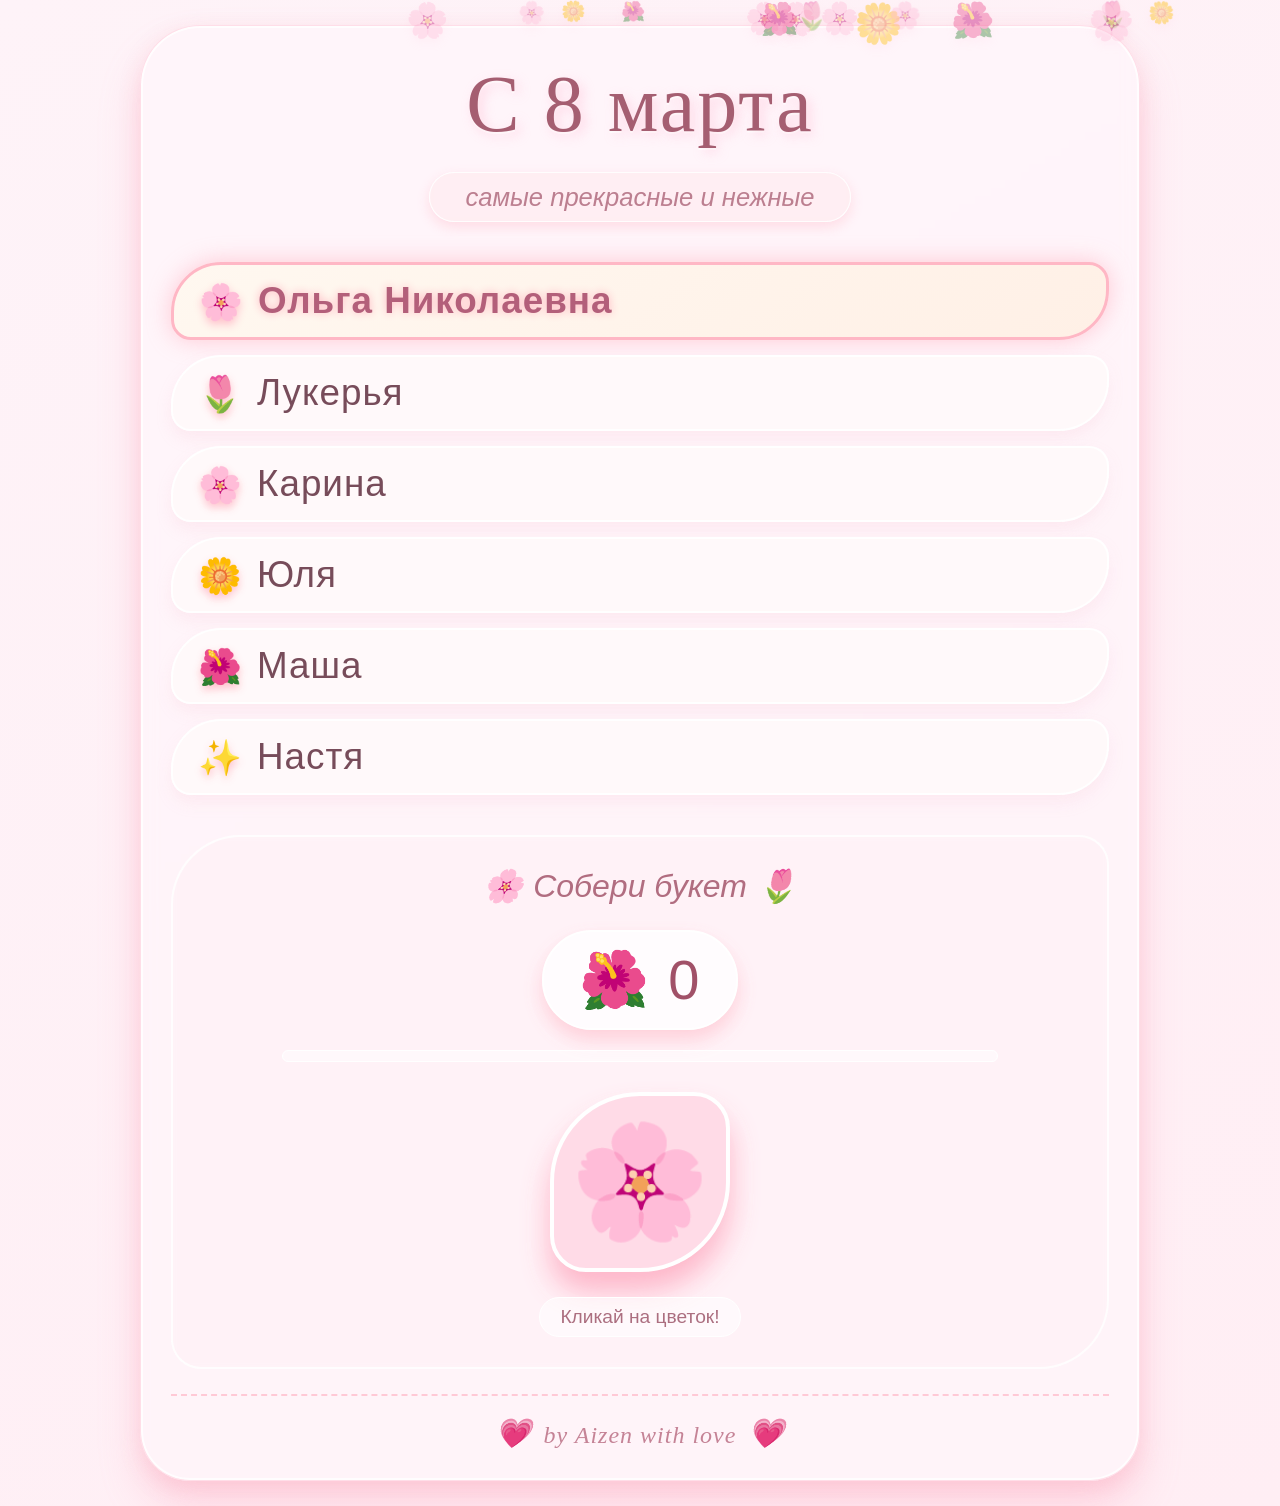
==== index.html @ 181a9e80 "Add files via upload" ====
<!DOCTYPE html>
<html lang="ru">
<head>
    <meta charset="UTF-8">
    <meta name="viewport" content="width=device-width, initial-scale=1.0">
    <title>С 8 марта — секретный уровень Айзена</title>
    <style>
        * {
            margin: 0;
            padding: 0;
            box-sizing: border-box;
            -webkit-tap-highlight-color: transparent;
            user-select: none;
        }

        body {
            min-height: 100vh;
            background: linear-gradient(150deg, #fef3f8 0%, #ffeef4 100%);
            font-family: 'Segoe UI', 'Roboto', 'Helvetica Neue', sans-serif;
            display: flex;
            align-items: center;
            justify-content: center;
            padding: 25px 20px;
            position: relative;
            overflow-x: hidden;
            transition: background 0.8s ease;
        }

        /* затемнение фона (обычный режим) */
        body.darker-50 { background: linear-gradient(150deg, #fae6ed 0%, #f5d8e3 100%); }
        body.darker-100 { background: linear-gradient(150deg, #f0d8e3 0%, #ecccdb 100%); }
        body.darker-150 { background: linear-gradient(150deg, #e6cad9 0%, #e3c0d3 100%); }
        body.darker-200 { background: linear-gradient(150deg, #dcbccf 0%, #dab4cb 100%); }
        body.darker-250 { background: linear-gradient(150deg, #d2aec5 0%, #d1a8c3 100%); }
        body.darker-300 { background: linear-gradient(150deg, #c8a0bb 0%, #c89cb9 100%); }
        body.darker-350 { background: linear-gradient(150deg, #be92b1 0%, #bf90b3 100%); }
        body.darker-400 { background: linear-gradient(150deg, #b484a7 0%, #b684ab 100%); }
        body.darker-450 { background: linear-gradient(150deg, #aa769d 0%, #ad78a3 100%); }
        body.darker-500 { background: linear-gradient(150deg, #a06893 0%, #a46c9b 100%); }

        /* ТЁМНЫЙ РЕЖИМ (секретный уровень) */
        body.dark-mode {
            background: #0a0f1e !important;
            background: radial-gradient(circle at 30% 30%, #1a1f35, #030514) !important;
        }

        body.dark-mode .main-card,
        body.dark-mode .petals-front {
            display: none;
        }

        .dark-level {
            display: none;
            position: fixed;
            top: 0;
            left: 0;
            width: 100%;
            height: 100%;
            background: #0a0f1e;
            background: radial-gradient(circle at 30% 30%, #1e2442, #020614);
            z-index: 1000;
            flex-direction: column;
            align-items: center;
            justify-content: center;
            color: #b7c9e2;
            font-family: 'Georgia', 'Times New Roman', serif;
            text-shadow: 0 0 15px #3f5e9c;
        }

        body.dark-mode .dark-level {
            display: flex;
        }

        .aizen-title {
            font-size: clamp(3rem, 12vw, 6rem);
            font-weight: 800;
            letter-spacing: 8px;
            color: #c6daff;
            text-shadow: 0 0 30px #3f6ac0, 0 0 60px #1f3f8a;
            margin-bottom: 20px;
            line-height: 1.3;
            text-align: center;
        }

        .aizen-sub {
            font-size: 1.8rem;
            color: #8fa4cc;
            margin-bottom: 40px;
            font-style: italic;
            text-transform: uppercase;
            letter-spacing: 4px;
        }

        .dark-clicker-area {
            display: flex;
            flex-direction: column;
            align-items: center;
            gap: 25px;
            width: 90%;
            max-width: 500px;
        }

        .dark-counter {
            font-size: 4rem;
            color: #d0e0ff;
            background: rgba(10, 20, 40, 0.7);
            padding: 15px 40px;
            border-radius: 80px;
            border: 2px solid #3f5e9c;
            box-shadow: 0 0 30px #1f3f8a;
            font-weight: 500;
            backdrop-filter: blur(4px);
        }

        .dark-flower {
            background: #1a2442;
            border: 4px solid #9b7ed9; /* фиолетовый оттенок */
            border-radius: 50% 20% 50% 20%;
            width: 200px;
            height: 200px;
            font-size: 8rem;
            cursor: pointer;
            display: flex;
            align-items: center;
            justify-content: center;
            transition: 0.2s;
            box-shadow: 0 0 60px #7f5fc0;
            color: #d9c3ff;
        }

        .dark-flower:active {
            transform: scale(0.95);
            box-shadow: 0 0 80px #a185e0;
        }

        .dark-progress-container {
            width: 100%;
            height: 16px;
            background: rgba(10, 20, 40, 0.8);
            border-radius: 30px;
            border: 1px solid #7f5fc0;
            overflow: hidden;
            margin: 10px 0;
        }

        .dark-progress-bar {
            height: 100%;
            width: 0%;
            background: linear-gradient(90deg, #7f5fc0, #b59eff);
            transition: width 0.3s ease;
        }

        .dark-hint {
            color: #8fa4cc;
            font-size: 1.4rem;
            text-transform: uppercase;
            letter-spacing: 3px;
        }

        .dark-exit-note {
            margin-top: 40px;
            color: #4f6a9e;
            font-size: 1rem;
        }

        /* летающие лепестки */
        .petals-front {
            position: fixed;
            top: 0;
            left: 0;
            width: 100%;
            height: 100%;
            pointer-events: none;
            z-index: 100;
            overflow: hidden;
        }

        .petal {
            position: absolute;
            font-size: 1.5rem;
            opacity: 0.4;
            animation: fall linear infinite;
            color: #ffb7c5;
            filter: drop-shadow(0 5px 5px rgba(255, 200, 220, 0.3));
            pointer-events: none;
        }

        @keyframes fall {
            to { transform: translateY(100vh) rotate(360deg); }
        }

        .main-card {
            max-width: 1000px;
            width: 100%;
            background: rgba(255, 245, 250, 0.8);
            backdrop-filter: blur(8px);
            border-radius: 60px 60px 50px 50px;
            box-shadow: 0 25px 40px rgba(255, 150, 180, 0.3),
                        0 0 0 2px rgba(255, 255, 255, 0.8) inset,
                        0 8px 20px rgba(250, 200, 210, 0.5);
            padding: 30px 30px 30px 30px;
            border: 1px solid rgba(255, 220, 230, 0.9);
            position: relative;
            z-index: 10;
        }

        .main-title {
            text-align: center;
            font-size: clamp(2.8rem, 11vw, 5rem);
            font-weight: 350;
            color: #a55e71;
            letter-spacing: 2px;
            margin-bottom: 20px;
            text-shadow: 4px 4px 12px rgba(255, 200, 220, 0.7), 0 2px 0 white;
            font-family: 'Georgia', 'Times New Roman', serif;
            line-height: 1.2;
            cursor: pointer;
            transition: 0.2s;
        }
        .main-title:hover {
            transform: scale(1.02);
            text-shadow: 0 0 20px #ff9bb6;
        }

        .soft-sub {
            text-align: center;
            font-size: 1.6rem;
            color: #bc7f90;
            background: rgba(255, 235, 240, 0.7);
            padding: 0.6rem 2.2rem;
            border-radius: 60px;
            width: fit-content;
            margin: 0 auto 40px auto;
            border: 1px solid rgba(255, 255, 255, 0.9);
            backdrop-filter: blur(2px);
            font-style: italic;
            box-shadow: 0 5px 14px #ffdbe4;
        }

        /* имена кликабельные */
        .names-wishes {
            display: flex;
            flex-direction: column;
            gap: 15px;
            margin: 15px 0 30px 0;
        }

        .personal-block {
            background: rgba(255, 250, 250, 0.9);
            backdrop-filter: blur(2px);
            border: 2px solid rgba(255, 255, 255, 0.9);
            border-radius: 50px 20px 50px 20px;
            padding: 15px 25px;
            transition: all 0.25s ease;
            box-shadow: 0 8px 16px rgba(240, 170, 190, 0.15);
            display: flex;
            align-items: center;
            cursor: pointer;
            outline: none;
        }

        .personal-block:hover {
            transform: scale(1.02) translateY(-2px);
            background: #fff0f7;
            border-color: #ffc0d0;
            box-shadow: 0 15px 25px rgba(255, 150, 180, 0.3);
        }

        .personal-block:active {
            transform: scale(0.98);
        }

        .personal-block.special {
            background: linear-gradient(145deg, #fff8f0, #fff0e6);
            border: 3px solid #ffb7c5;
            box-shadow: 0 0 25px rgba(255, 183, 197, 0.7);
        }

        .name-row {
            display: flex;
            align-items: center;
            gap: 15px;
            width: 100%;
        }

        .name-icon {
            font-size: 2.2rem;
            line-height: 1;
            filter: drop-shadow(0 4px 4px #ffc0cb);
        }

        .name-label {
            font-size: clamp(1.8rem, 5vw, 2.3rem);
            font-weight: 450;
            color: #774c5a;
            letter-spacing: 1px;
        }

        .special .name-label {
            color: #b35f7a;
            font-weight: 600;
            text-shadow: 0 0 8px #ffb6c1;
        }

        /* игра */
        .game-section {
            margin: 40px 0 20px 0;
            text-align: center;
            background: rgba(255, 240, 245, 0.6);
            border-radius: 70px 30px 70px 30px;
            padding: 30px 20px;
            border: 2px solid rgba(255, 255, 255, 0.8);
            backdrop-filter: blur(4px);
        }

        .game-title {
            font-size: 2rem;
            color: #b16d80;
            margin-bottom: 25px;
            font-style: italic;
            display: flex;
            align-items: center;
            justify-content: center;
            gap: 10px;
        }

        .clicker-area {
            display: flex;
            flex-direction: column;
            align-items: center;
            gap: 15px;
        }

        .counter-display {
            font-size: 3.5rem;
            color: #a15168;
            background: rgba(255, 255, 255, 0.7);
            padding: 15px 35px;
            border-radius: 60px;
            border: 2px solid white;
            box-shadow: 0 10px 20px #ffd0da;
            font-weight: 500;
            letter-spacing: 2px;
        }

        .big-flower {
            background: #ffdbe7;
            border: 4px solid white;
            border-radius: 50% 20% 50% 20%;
            width: 180px;
            height: 180px;
            font-size: 7rem;
            cursor: pointer;
            display: flex;
            align-items: center;
            justify-content: center;
            transition: transform 0.2s ease;
            box-shadow: 0 20px 30px #feb6c9;
            margin: 10px auto;
            outline: none;
        }

        .big-flower:active {
            transform: scale(0.95);
        }

        .game-hint {
            font-size: 1.2rem;
            color: #ac6f80;
            background: rgba(255, 255, 255, 0.6);
            padding: 8px 20px;
            border-radius: 40px;
            border: 1px solid white;
        }

        .progress-container {
            width: 80%;
            height: 12px;
            background: rgba(255, 255, 255, 0.5);
            border-radius: 20px;
            margin: 5px auto;
            border: 1px solid white;
            overflow: hidden;
        }

        .progress-bar {
            height: 100%;
            width: 0%;
            background: linear-gradient(90deg, #ffb7c5, #ff8da1);
            border-radius: 20px;
            transition: width 0.3s ease;
        }

        /* модальные окна */
        .custom-modal {
            display: none;
            position: fixed;
            top: 0;
            left: 0;
            width: 100%;
            height: 100%;
            background-color: rgba(255, 210, 225, 0.5);
            backdrop-filter: blur(8px);
            z-index: 200;
            align-items: center;
            justify-content: center;
        }

        .custom-modal-content {
            background: rgba(255, 245, 250, 0.95);
            backdrop-filter: blur(10px);
            border: 4px solid white;
            border-radius: 80px 30px 80px 30px;
            padding: 45px 35px;
            max-width: 500px;
            width: 90%;
            text-align: center;
            box-shadow: 0 40px 50px #feb0c2;
            animation: popIn 0.4s;
        }

        @keyframes popIn {
            0% { transform: scale(0.8); opacity: 0; }
            100% { transform: scale(1); opacity: 1; }
        }

        .modal-flower {
            font-size: 5rem;
            margin-bottom: 20px;
        }

        .modal-message {
            font-size: 2.2rem;
            color: #a15168;
            margin: 25px 0;
            line-height: 1.5;
            white-space: pre-line;
        }

        .wish-lines .wish-line {
            font-size: 1.4rem;
            padding: 12px 20px;
            margin: 8px 0;
        }

        .modal-btn {
            background: #ffc1d2;
            border: 3px solid white;
            border-radius: 60px;
            padding: 15px 40px;
            font-size: 1.5rem;
            color: #7a4452;
            cursor: pointer;
            transition: 0.2s;
            border: 2px solid white;
            margin-top: 20px;
            display: inline-block;
            font-weight: 600;
        }

        .modal-btn:hover {
            background: #ffd5e2;
            transform: scale(1.05);
            box-shadow: 0 10px 20px #ffb0c0;
        }

        .signature {
            text-align: center;
            margin-top: 25px;
            font-size: 1.5rem;
            color: #c58396;
            font-style: italic;
            letter-spacing: 1px;
            border-top: 2px dashed #ffc9d6;
            padding-top: 20px;
            font-family: 'Georgia', serif;
            cursor: pointer;
            transition: 0.2s;
            position: relative;
            -webkit-touch-callout: none;
        }

        .signature.pulsing {
            animation: pulse 1.5s infinite;
        }

        @keyframes pulse {
            0% { transform: scale(1); }
            50% { transform: scale(1.05); text-shadow: 0 0 15px #ff9bb6; }
            100% { transform: scale(1); }
        }

        .signature:active {
            transform: scale(0.98);
        }

        .signature span {
            font-size: 1.8rem;
            margin: 0 5px;
        }

        @media (max-width: 550px) {
            .main-card {
                padding: 20px 18px 20px;
                border-radius: 40px;
            }
            .big-flower {
                width: 140px;
                height: 140px;
                font-size: 5rem;
            }
            .counter-display {
                font-size: 2.8rem;
                padding: 10px 25px;
            }
            .dark-flower {
                width: 150px;
                height: 150px;
                font-size: 6rem;
            }
        }
    </style>
</head>
<body id="mainBody">

    <div class="petals-front" id="petalsFront"></div>

    <!-- СЕКРЕТНЫЙ ТЁМНЫЙ УРОВЕНЬ -->
    <div class="dark-level" id="darkLevel">
        <div class="aizen-title">
            Господин<br>Айзен<br>Соло
        </div>
        <div class="aizen-sub">Освобождение</div>
        
        <div class="dark-clicker-area">
            <div class="dark-counter" id="darkCounter">0</div>
            
            <div class="dark-progress-container">
                <div class="dark-progress-bar" id="darkProgress"></div>
            </div>
            
            <!-- Вместо луны — фиолетовый цветок -->
            <div class="dark-flower" id="darkFlower">🌸</div>
            <div class="dark-hint" id="darkHint">500 нажатий для возврата</div>
            <div class="dark-exit-note">зажми подпись снова для выхода</div>
        </div>
    </div>

    <div class="main-card">
        <h1 class="main-title" id="titleClick">С 8 марта</h1>
        <div class="soft-sub">самые прекрасные и нежные</div>

        <div class="names-wishes" id="namesContainer"></div>

        <div class="game-section">
            <div class="game-title">
                <span>🌸</span> Собери букет <span>🌷</span>
            </div>
            <div class="clicker-area">
                <div class="counter-display" id="flowerCounter">🌺 0</div>
                <div class="progress-container">
                    <div class="progress-bar" id="progressBar"></div>
                </div>
                <div class="big-flower" id="clickFlower">🌸</div>
                <div class="game-hint" id="gameHint">Кликай на цветок ✨</div>
            </div>
        </div>

        <div class="signature" id="easterEgg">
            <span>💗</span> by Aizen with love <span>💗</span>
        </div>
    </div>

    <!-- МОДАЛКИ -->
    <div id="nameModal" class="custom-modal">
        <div class="custom-modal-content">
            <div class="modal-flower" id="modalNameIcon">🌸</div>
            <div class="modal-message" id="modalNameTitle">Анна</div>
            <div id="modalWishes" class="wish-lines" style="margin:20px 0;"></div>
            <div class="modal-btn" onclick="closeNameModal()">Спасибо ✨</div>
        </div>
    </div>

    <div id="victoryModal" class="custom-modal">
        <div class="custom-modal-content">
            <div class="modal-flower">🌸🌷🌸</div>
            <div class="modal-message" id="victoryMessage">🎉 100 цветов!<br>Ты невероятна! 🎉</div>
            <div class="modal-btn" onclick="closeVictoryModal()">Спасибо ✨</div>
        </div>
    </div>

    <div id="easterModal" class="custom-modal">
        <div class="custom-modal-content">
            <div class="modal-flower">🦋💗🦋</div>
            <div class="modal-message">Надеюсь,<br>вы меня не ненавидите)</div>
            <div class="modal-btn" onclick="closeEasterModal()">💗</div>
        </div>
    </div>

    <div id="special500Modal" class="custom-modal">
        <div class="custom-modal-content">
            <div class="modal-flower">🌸💐🌸</div>
            <div class="modal-message">✨ 500 цветов! ✨<br>Ты — настоящая королева весны!</div>
            <div class="modal-btn" onclick="closeSpecialModal()">👑</div>
        </div>
    </div>

    <!-- МОДАЛКИ ДЛЯ ТЁМНОГО УРОВНЯ -->
    <div id="darkProgressModal" class="custom-modal">
        <div class="custom-modal-content">
            <div class="modal-flower">🌸✨🌸</div>
            <div class="modal-message" id="darkProgressMessage">Ты близка к цели ✨</div>
            <div class="modal-btn" onclick="closeDarkProgressModal()">Продолжить</div>
        </div>
    </div>

    <div id="darkVictoryModal" class="custom-modal">
        <div class="custom-modal-content">
            <div class="modal-flower">💜🌸💜</div>
            <div class="modal-message">Ты освободилась!<br>Добро пожаловать обратно 💜</div>
            <div class="modal-btn" onclick="exitDarkMode()">Вернуться</div>
        </div>
    </div>

    <script>
        // ==================== ДАННЫЕ ИМЁН ====================
        const namesData = [
            { icon: '🌸', name: 'Ольга Николаевна', special: true, wishes: [
                'С 8 марта, Ольга Николаевна!',
                'Вы — самый лучший классный руководитель!',
                'Здоровья, счастья и вдохновения!',
                'Пусть ученики радуют каждый день! 💐'
            ]},
            { icon: '🌷', name: 'Лукерья', wishes: [
                'Нежная Лукерья, с праздником!',
                'Пусть весна подарит много цветов!',
                'Счастья, любви и красоты! ✨'
            ]},
            { icon: '🌸', name: 'Карина', wishes: [
                'Карина, сияй ярко!',
                'Пусть мечты сбываются!',
                'С 8 марта! 🌸'
            ]},
            { icon: '🌼', name: 'Юля', wishes: [
                'Юленька, с праздником!',
                'Оставайся такой же чудесной!',
                'Море улыбок и цветов! 🌺'
            ]},
            { icon: '🌺', name: 'Маша', wishes: [
                'Машенька, с 8 марта!',
                'Нежности, тепла и вдохновения!',
                'Будь счастлива каждый день! 💖'
            ]},
            { icon: '✨', name: 'Настя', wishes: [
                'Настюша, с праздником весны!',
                'Пусть всё задуманное сбудется!',
                'Сияй и радуй мир! 🌷'
            ]}
        ];

        // ==================== ЗАПОЛНЕНИЕ ИМЁН ====================
        const container = document.getElementById('namesContainer');
        namesData.forEach((item, index) => {
            const block = document.createElement('div');
            block.className = 'personal-block' + (item.special ? ' special' : '');
            block.onclick = () => openNameModal(index);
            block.innerHTML = `
                <div class="name-row">
                    <span class="name-icon">${item.icon}</span>
                    <span class="name-label">${item.name}</span>
                </div>
            `;
            container.appendChild(block);
        });

        // ==================== МОДАЛКА ИМЁН ====================
        const nameModal = document.getElementById('nameModal');
        const modalNameIcon = document.getElementById('modalNameIcon');
        const modalNameTitle = document.getElementById('modalNameTitle');
        const modalWishes = document.getElementById('modalWishes');

        function openNameModal(index) {
            const data = namesData[index];
            modalNameIcon.textContent = data.icon;
            modalNameTitle.textContent = data.name;
            modalWishes.innerHTML = '';
            data.wishes.forEach(wish => {
                const div = document.createElement('div');
                div.className = 'wish-line';
                div.textContent = wish;
                modalWishes.appendChild(div);
            });
            nameModal.style.display = 'flex';
        }

        function closeNameModal() { nameModal.style.display = 'none'; }

        // ==================== ЛЕПЕСТКИ ====================
        function createPetals() {
            const frontContainer = document.getElementById('petalsFront');
            const petalsList = ['🌸', '🌷', '🌼', '🌺'];
            for (let i = 0; i < 15; i++) {
                const petal = document.createElement('div');
                petal.className = 'petal';
                petal.textContent = petalsList[Math.floor(Math.random() * petalsList.length)];
                petal.style.left = Math.random() * 100 + '%';
                petal.style.animationDuration = (Math.random() * 10 + 10) + 's';
                petal.style.animationDelay = Math.random() * -20 + 's';
                petal.style.fontSize = (Math.random() * 1.5 + 1) + 'rem';
                frontContainer.appendChild(petal);
            }
        }

        // дождь из цветов
        function flowerRain(count = 30) {
            for (let i = 0; i < count; i++) {
                setTimeout(() => {
                    const flower = document.createElement('div');
                    flower.textContent = ['🌸','🌷','🌼','🌺','🌹'][Math.floor(Math.random()*5)];
                    flower.style.position = 'fixed';
                    flower.style.left = Math.random() * 100 + '%';
                    flower.style.top = '-10%';
                    flower.style.fontSize = (Math.random() * 2.5 + 1.5) + 'rem';
                    flower.style.zIndex = '1000';
                    flower.style.pointerEvents = 'none';
                    flower.style.animation = `fall ${Math.random()*2+2}s linear forwards`;
                    document.body.appendChild(flower);
                    setTimeout(() => flower.remove(), 4000);
                }, i * 70);
            }
        }

        // ==================== ОСНОВНАЯ ИГРА ====================
        let flowerCount = 0;
        const counterElement = document.getElementById('flowerCounter');
        const clickFlower = document.getElementById('clickFlower');
        const gameHint = document.getElementById('gameHint');
        const progressBar = document.getElementById('progressBar');
        const victoryModal = document.getElementById('victoryModal');
        const victoryMessage = document.getElementById('victoryMessage');
        const special500Modal = document.getElementById('special500Modal');
        const body = document.getElementById('mainBody');
        const easterModal = document.getElementById('easterModal');

        function updateDisplay() {
            counterElement.textContent = `🌺 ${flowerCount}`;
            const progress = (flowerCount % 100) / 100 * 100;
            progressBar.style.width = progress + '%';
            
            const nextTarget = (Math.floor(flowerCount / 100) + 1) * 100;
            const toGo = nextTarget - flowerCount;
            gameHint.textContent = flowerCount > 0 ? `До ${nextTarget} цветов: ${toGo} ✨` : `Кликай на цветок!`;

            const darkLevel = Math.min(500, Math.floor(flowerCount / 50) * 50);
            body.className = darkLevel ? `darker-${darkLevel}` : '';
        }

        function checkVictory() {
            if (flowerCount % 100 === 0 && flowerCount > 0) {
                if (flowerCount === 500) {
                    special500Modal.style.display = 'flex';
                } else {
                    victoryMessage.innerHTML = `🎉 ${flowerCount} цветов!<br>Ты невероятна! 🎉`;
                    victoryModal.style.display = 'flex';
                }
                flowerRain(35);
            }
        }

        // бабочки
        function spawnButterfly() {
            if (Math.random() < 0.15) {
                const butterfly = document.createElement('div');
                butterfly.className = 'butterfly';
                butterfly.textContent = '🦋';
                butterfly.style.left = Math.random() * 80 + 10 + '%';
                butterfly.style.top = Math.random() * 60 + 20 + '%';
                
                const flyX = (Math.random() - 0.5) * 400;
                const flyY = (Math.random() - 0.5) * 300;
                butterfly.style.setProperty('--fly-x', flyX + 'px');
                butterfly.style.setProperty('--fly-y', flyY + 'px');
                
                butterfly.onclick = function(e) {
                    e.stopPropagation();
                    const bonus = Math.random() < 0.2 ? 8 : 5;
                    flowerCount += bonus;
                    updateDisplay();
                    checkVictory();
                    this.remove();
                    
                    const flash = document.createElement('div');
                    flash.textContent = `+${bonus}`;
                    flash.style.position = 'fixed';
                    flash.style.left = e.clientX + 'px';
                    flash.style.top = e.clientY + 'px';
                    flash.style.color = '#a15168';
                    flash.style.fontSize = '2rem';
                    flash.style.fontWeight = 'bold';
                    flash.style.zIndex = '1000';
                    flash.style.animation = 'fall 1s forwards';
                    document.body.appendChild(flash);
                    setTimeout(() => flash.remove(), 1000);
                };
                
                document.body.appendChild(butterfly);
                setTimeout(() => {
                    if (butterfly.parentNode) butterfly.remove();
                }, 4000);
            }
        }

        clickFlower.addEventListener('click', function(e) {
            e.preventDefault();
            flowerCount++;
            updateDisplay();
            this.style.transform = 'scale(0.95)';
            setTimeout(() => this.style.transform = 'scale(1)', 100);
            checkVictory();
            spawnButterfly();
        });

        document.getElementById('titleClick').addEventListener('click', function() {
            flowerRain(50);
        });

        // ==================== ТЁМНЫЙ УРОВЕНЬ (АЙЗЕН) ====================
        const darkLevel = document.getElementById('darkLevel');
        const darkCounter = document.getElementById('darkCounter');
        const darkFlower = document.getElementById('darkFlower');
        const darkProgress = document.getElementById('darkProgress');
        const darkHint = document.getElementById('darkHint');
        const darkProgressModal = document.getElementById('darkProgressModal');
        const darkProgressMessage = document.getElementById('darkProgressMessage');
        const darkVictoryModal = document.getElementById('darkVictoryModal');
        
        let darkClicks = 0;
        let pressTimer = null;
        let isDarkMode = false;

        const signature = document.getElementById('easterEgg');

        function startPress() {
            if (isDarkMode) {
                // в тёмном режиме зажатие = выход
                pressTimer = setTimeout(() => {
                    exitDarkMode();
                }, 800);
            } else {
                // в обычном режиме зажатие = вход в тёмный уровень
                signature.classList.add('pulsing');
                pressTimer = setTimeout(() => {
                    enterDarkMode();
                    signature.classList.remove('pulsing');
                }, 1500);
            }
        }

        function cancelPress() {
            if (pressTimer) {
                clearTimeout(pressTimer);
                pressTimer = null;
            }
            signature.classList.remove('pulsing');
        }

        function handleShortPress() {
            // если зажатие было коротким и не перешло в тёмный режим
            if (!isDarkMode) {
                easterModal.style.display = 'flex'; // показываем обычную пасхалку
            }
        }

        signature.addEventListener('mousedown', startPress);
        signature.addEventListener('touchstart', startPress, { passive: true });
        signature.addEventListener('mouseup', function() {
            if (!isDarkMode && !pressTimer) {
                // если таймер уже сброшен, значит это было короткое нажатие
                handleShortPress();
            } else {
                cancelPress();
            }
        });
        signature.addEventListener('mouseleave', cancelPress);
        signature.addEventListener('touchend', function() {
            if (!isDarkMode && !pressTimer) {
                handleShortPress();
            } else {
                cancelPress();
            }
        });
        signature.addEventListener('touchcancel', cancelPress);

        function enterDarkMode() {
            isDarkMode = true;
            body.classList.add('dark-mode');
            darkClicks = 0;
            updateDarkDisplay();
        }

        function exitDarkMode() {
            isDarkMode = false;
            body.classList.remove('dark-mode');
            darkVictoryModal.style.display = 'none';
            darkProgressModal.style.display = 'none';
            darkClicks = 0;
            updateDarkDisplay();
            flowerRain(40);
        }

        function updateDarkDisplay() {
            darkCounter.textContent = darkClicks;
            const progress = (darkClicks / 500) * 100;
            darkProgress.style.width = progress + '%';
            darkHint.textContent = `Осталось: ${500 - darkClicks}`;
        }

        function checkDarkProgress() {
            if (darkClicks % 100 === 0 && darkClicks > 0 && darkClicks < 500) {
                darkProgressMessage.textContent = `✨ ${darkClicks} нажатий! Ты близка к цели ✨`;
                darkProgressModal.style.display = 'flex';
            }
            if (darkClicks >= 500) {
                darkVictoryModal.style.display = 'flex';
            }
        }

        darkFlower.addEventListener('click', function(e) {
            if (!isDarkMode) return;
            e.preventDefault();
            darkClicks++;
            updateDarkDisplay();
            
            this.style.transform = 'scale(0.95)';
            setTimeout(() => this.style.transform = 'scale(1)', 100);
            
            checkDarkProgress();
        });

        function closeDarkProgressModal() {
            darkProgressModal.style.display = 'none';
        }

        // ==================== ОБЩИЕ ЗАКРЫТИЯ ====================
        function closeVictoryModal() { victoryModal.style.display = 'none'; }
        function closeEasterModal() { easterModal.style.display = 'none'; }
        function closeSpecialModal() { special500Modal.style.display = 'none'; }

        window.onclick = function(event) {
            if (event.target === nameModal) closeNameModal();
            if (event.target === victoryModal) closeVictoryModal();
            if (event.target === easterModal) closeEasterModal();
            if (event.target === special500Modal) closeSpecialModal();
            if (event.target === darkProgressModal) darkProgressModal.style.display = 'none';
            if (event.target === darkVictoryModal) darkVictoryModal.style.display = 'none';
        };

        createPetals();
        updateDisplay();
    </script>
</body>
</html>
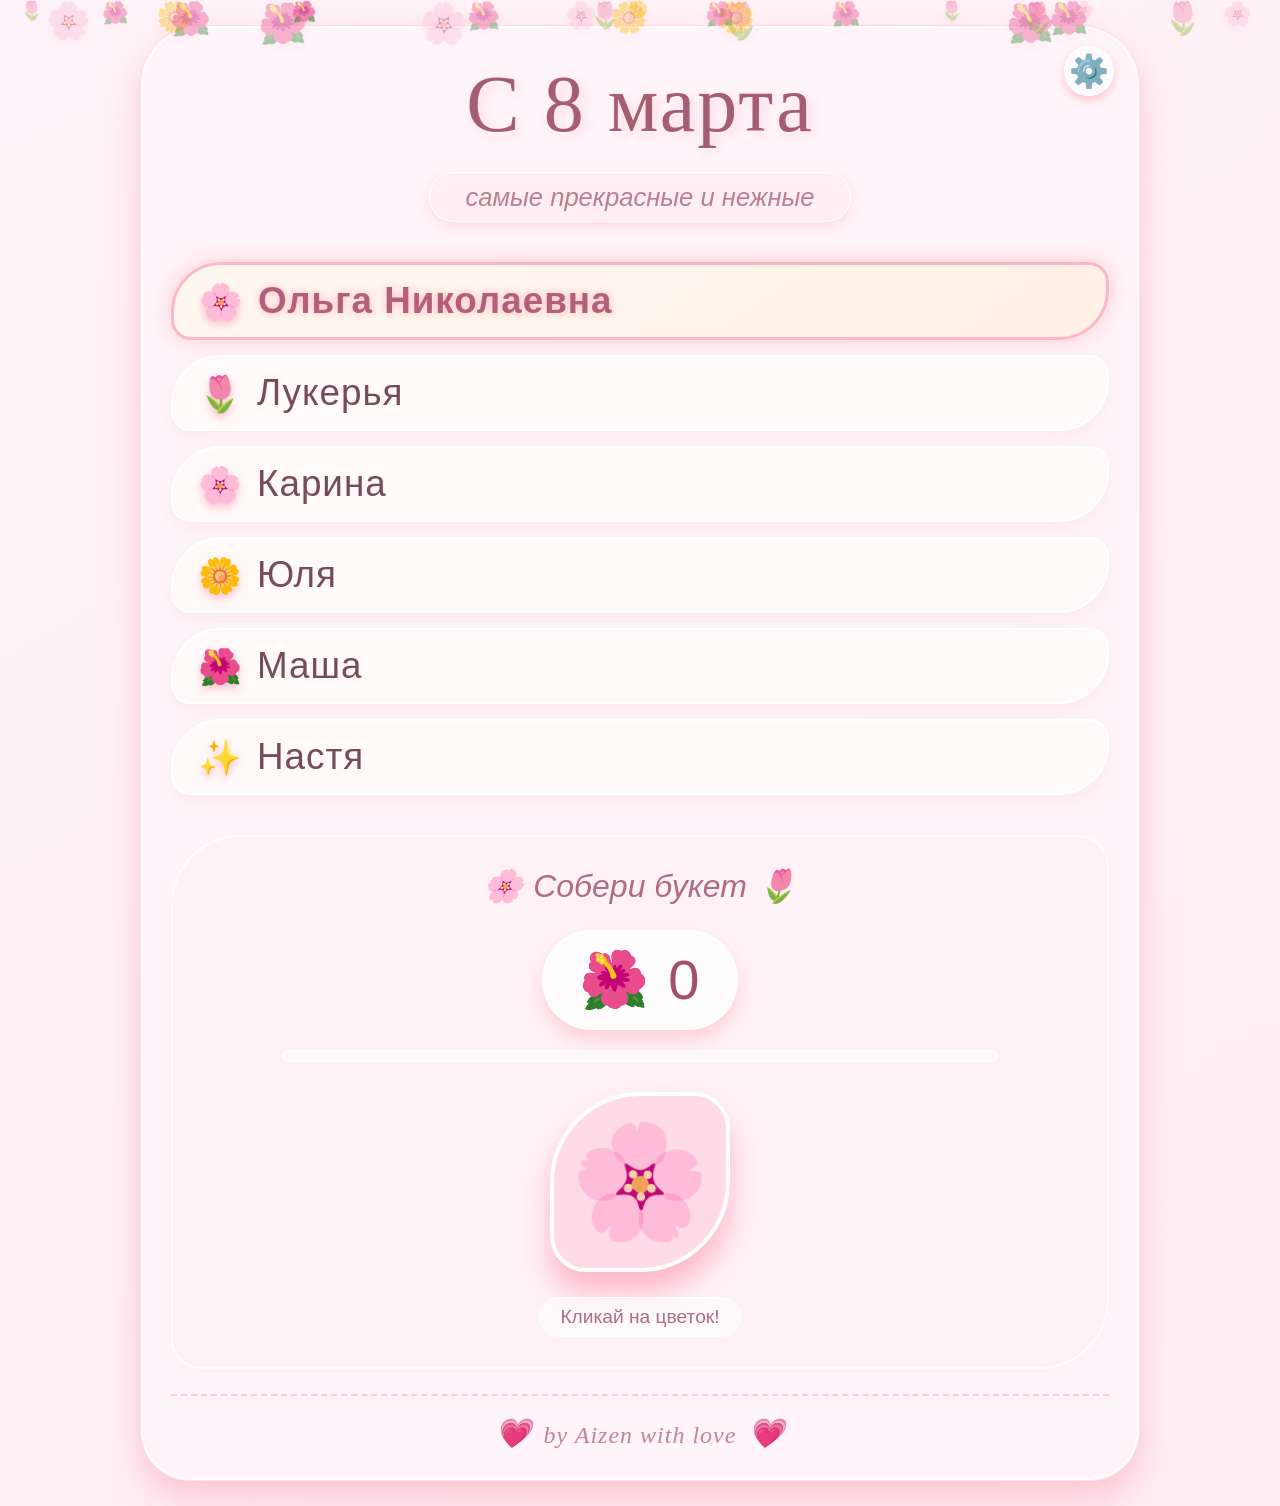
==== commit 9d200388: "v1" ====
--- a/index.html
+++ b/index.html
@@ -3,7 +3,7 @@
 <head>
     <meta charset="UTF-8">
     <meta name="viewport" content="width=device-width, initial-scale=1.0">
-    <title>С 8 марта — секретный уровень Айзена</title>
+    <title>С 8 марта — именные открытки</title>
     <style>
         * {
             margin: 0;
@@ -23,144 +23,6 @@
             padding: 25px 20px;
             position: relative;
             overflow-x: hidden;
-            transition: background 0.8s ease;
-        }
-
-        /* затемнение фона (обычный режим) */
-        body.darker-50 { background: linear-gradient(150deg, #fae6ed 0%, #f5d8e3 100%); }
-        body.darker-100 { background: linear-gradient(150deg, #f0d8e3 0%, #ecccdb 100%); }
-        body.darker-150 { background: linear-gradient(150deg, #e6cad9 0%, #e3c0d3 100%); }
-        body.darker-200 { background: linear-gradient(150deg, #dcbccf 0%, #dab4cb 100%); }
-        body.darker-250 { background: linear-gradient(150deg, #d2aec5 0%, #d1a8c3 100%); }
-        body.darker-300 { background: linear-gradient(150deg, #c8a0bb 0%, #c89cb9 100%); }
-        body.darker-350 { background: linear-gradient(150deg, #be92b1 0%, #bf90b3 100%); }
-        body.darker-400 { background: linear-gradient(150deg, #b484a7 0%, #b684ab 100%); }
-        body.darker-450 { background: linear-gradient(150deg, #aa769d 0%, #ad78a3 100%); }
-        body.darker-500 { background: linear-gradient(150deg, #a06893 0%, #a46c9b 100%); }
-
-        /* ТЁМНЫЙ РЕЖИМ (секретный уровень) */
-        body.dark-mode {
-            background: #0a0f1e !important;
-            background: radial-gradient(circle at 30% 30%, #1a1f35, #030514) !important;
-        }
-
-        body.dark-mode .main-card,
-        body.dark-mode .petals-front {
-            display: none;
-        }
-
-        .dark-level {
-            display: none;
-            position: fixed;
-            top: 0;
-            left: 0;
-            width: 100%;
-            height: 100%;
-            background: #0a0f1e;
-            background: radial-gradient(circle at 30% 30%, #1e2442, #020614);
-            z-index: 1000;
-            flex-direction: column;
-            align-items: center;
-            justify-content: center;
-            color: #b7c9e2;
-            font-family: 'Georgia', 'Times New Roman', serif;
-            text-shadow: 0 0 15px #3f5e9c;
-        }
-
-        body.dark-mode .dark-level {
-            display: flex;
-        }
-
-        .aizen-title {
-            font-size: clamp(3rem, 12vw, 6rem);
-            font-weight: 800;
-            letter-spacing: 8px;
-            color: #c6daff;
-            text-shadow: 0 0 30px #3f6ac0, 0 0 60px #1f3f8a;
-            margin-bottom: 20px;
-            line-height: 1.3;
-            text-align: center;
-        }
-
-        .aizen-sub {
-            font-size: 1.8rem;
-            color: #8fa4cc;
-            margin-bottom: 40px;
-            font-style: italic;
-            text-transform: uppercase;
-            letter-spacing: 4px;
-        }
-
-        .dark-clicker-area {
-            display: flex;
-            flex-direction: column;
-            align-items: center;
-            gap: 25px;
-            width: 90%;
-            max-width: 500px;
-        }
-
-        .dark-counter {
-            font-size: 4rem;
-            color: #d0e0ff;
-            background: rgba(10, 20, 40, 0.7);
-            padding: 15px 40px;
-            border-radius: 80px;
-            border: 2px solid #3f5e9c;
-            box-shadow: 0 0 30px #1f3f8a;
-            font-weight: 500;
-            backdrop-filter: blur(4px);
-        }
-
-        .dark-flower {
-            background: #1a2442;
-            border: 4px solid #9b7ed9; /* фиолетовый оттенок */
-            border-radius: 50% 20% 50% 20%;
-            width: 200px;
-            height: 200px;
-            font-size: 8rem;
-            cursor: pointer;
-            display: flex;
-            align-items: center;
-            justify-content: center;
-            transition: 0.2s;
-            box-shadow: 0 0 60px #7f5fc0;
-            color: #d9c3ff;
-        }
-
-        .dark-flower:active {
-            transform: scale(0.95);
-            box-shadow: 0 0 80px #a185e0;
-        }
-
-        .dark-progress-container {
-            width: 100%;
-            height: 16px;
-            background: rgba(10, 20, 40, 0.8);
-            border-radius: 30px;
-            border: 1px solid #7f5fc0;
-            overflow: hidden;
-            margin: 10px 0;
-        }
-
-        .dark-progress-bar {
-            height: 100%;
-            width: 0%;
-            background: linear-gradient(90deg, #7f5fc0, #b59eff);
-            transition: width 0.3s ease;
-        }
-
-        .dark-hint {
-            color: #8fa4cc;
-            font-size: 1.4rem;
-            text-transform: uppercase;
-            letter-spacing: 3px;
-        }
-
-        .dark-exit-note {
-            margin-top: 40px;
-            color: #4f6a9e;
-            font-size: 1rem;
         }
 
         /* летающие лепестки */
@@ -189,6 +51,7 @@
             to { transform: translateY(100vh) rotate(360deg); }
         }
 
+        /* главная карточка */
         .main-card {
             max-width: 1000px;
             width: 100%;
@@ -204,6 +67,31 @@
             z-index: 10;
         }
 
+        /* кнопка настроек */
+        .settings-button {
+            position: absolute;
+            top: 20px;
+            right: 25px;
+            font-size: 2rem;
+            cursor: pointer;
+            background: rgba(255,255,255,0.5);
+            width: 50px;
+            height: 50px;
+            border-radius: 50%;
+            display: flex;
+            align-items: center;
+            justify-content: center;
+            backdrop-filter: blur(4px);
+            border: 2px solid white;
+            box-shadow: 0 4px 10px #ffc0cb;
+            transition: 0.2s;
+            z-index: 50;
+        }
+        .settings-button:hover {
+            transform: rotate(30deg) scale(1.1);
+            background: #ffe2ed;
+        }
+
         .main-title {
             text-align: center;
             font-size: clamp(2.8rem, 11vw, 5rem);
@@ -237,7 +125,7 @@
             box-shadow: 0 5px 14px #ffdbe4;
         }
 
-        /* имена кликабельные */
+        /* имена */
         .names-wishes {
             display: flex;
             flex-direction: column;
@@ -264,10 +152,6 @@
             background: #fff0f7;
             border-color: #ffc0d0;
             box-shadow: 0 15px 25px rgba(255, 150, 180, 0.3);
-        }
-
-        .personal-block:active {
-            transform: scale(0.98);
         }
 
         .personal-block.special {
@@ -464,6 +348,7 @@
             box-shadow: 0 10px 20px #ffb0c0;
         }
 
+        /* подпись (больше не открывает промо, а открывает модалку с промо) */
         .signature {
             text-align: center;
             margin-top: 25px;
@@ -476,27 +361,80 @@
             font-family: 'Georgia', serif;
             cursor: pointer;
             transition: 0.2s;
-            position: relative;
-            -webkit-touch-callout: none;
-        }
-
-        .signature.pulsing {
-            animation: pulse 1.5s infinite;
-        }
-
-        @keyframes pulse {
-            0% { transform: scale(1); }
-            50% { transform: scale(1.05); text-shadow: 0 0 15px #ff9bb6; }
-            100% { transform: scale(1); }
-        }
-
-        .signature:active {
-            transform: scale(0.98);
+        }
+
+        .signature:hover {
+            color: #a55e71;
+            transform: scale(1.02);
         }
 
         .signature span {
             font-size: 1.8rem;
             margin: 0 5px;
+        }
+
+        /* стили для полей ввода внутри модалок */
+        .promo-input {
+            padding: 15px 20px;
+            font-size: 1.8rem;
+            border-radius: 50px;
+            border: 3px solid white;
+            background: rgba(255, 240, 245, 0.9);
+            text-align: center;
+            color: #774c5a;
+            outline: none;
+            width: 80%;
+            margin: 15px auto;
+            display: block;
+            backdrop-filter: blur(4px);
+        }
+
+        /* модалка настроек */
+        .settings-modal .custom-modal-content {
+            max-width: 450px;
+        }
+        .slider-row {
+            display: flex;
+            flex-direction: column;
+            gap: 15px;
+            margin: 30px 0;
+            font-size: 1.5rem;
+            color: #a55e71;
+        }
+        .slider-row input {
+            width: 100%;
+            accent-color: #ff8da1;
+        }
+        .about-dev {
+            margin: 20px 0 10px;
+            font-size: 1.6rem;
+            color: #a15168;
+            border-top: 2px dashed #ffc9d6;
+            padding-top: 25px;
+        }
+        .dev-links {
+            font-size: 1.5rem;
+            background: rgba(255,255,240,0.5);
+            padding: 20px;
+            border-radius: 30px;
+            border: 2px dashed #ffb7c5;
+            display: flex;
+            flex-direction: column;
+            gap: 10px;
+        }
+        .dev-links a {
+            color: #a15168;
+            text-decoration: none;
+            border-bottom: 2px dotted #ffb0c0;
+            font-weight: 500;
+        }
+        .dev-links a:hover {
+            color: #d46f8a;
+        }
+        .thanks {
+            margin-top: 10px;
+            font-size: 1.3rem;
+            color: #ac6f80;
         }
 
         @media (max-width: 550px) {
@@ -513,10 +451,18 @@
                 font-size: 2.8rem;
                 padding: 10px 25px;
             }
-            .dark-flower {
-                width: 150px;
-                height: 150px;
-                font-size: 6rem;
+            .modal-message {
+                font-size: 1.8rem;
+            }
+            .wish-lines .wish-line {
+                font-size: 1.2rem;
+            }
+            .settings-button {
+                top: 12px;
+                right: 15px;
+                width: 40px;
+                height: 40px;
+                font-size: 1.8rem;
             }
         }
     </style>
@@ -525,28 +471,9 @@
 
     <div class="petals-front" id="petalsFront"></div>
 
-    <!-- СЕКРЕТНЫЙ ТЁМНЫЙ УРОВЕНЬ -->
-    <div class="dark-level" id="darkLevel">
-        <div class="aizen-title">
-            Господин<br>Айзен<br>Соло
-        </div>
-        <div class="aizen-sub">Освобождение</div>
-        
-        <div class="dark-clicker-area">
-            <div class="dark-counter" id="darkCounter">0</div>
-            
-            <div class="dark-progress-container">
-                <div class="dark-progress-bar" id="darkProgress"></div>
-            </div>
-            
-            <!-- Вместо луны — фиолетовый цветок -->
-            <div class="dark-flower" id="darkFlower">🌸</div>
-            <div class="dark-hint" id="darkHint">500 нажатий для возврата</div>
-            <div class="dark-exit-note">зажми подпись снова для выхода</div>
-        </div>
-    </div>
-
     <div class="main-card">
+        <div class="settings-button" id="settingsButton">⚙️</div>
+
         <h1 class="main-title" id="titleClick">С 8 марта</h1>
         <div class="soft-sub">самые прекрасные и нежные</div>
 
@@ -576,11 +503,12 @@
         <div class="custom-modal-content">
             <div class="modal-flower" id="modalNameIcon">🌸</div>
             <div class="modal-message" id="modalNameTitle">Анна</div>
-            <div id="modalWishes" class="wish-lines" style="margin:20px 0;"></div>
+            <div id="modalWishes" class="wish-lines"></div>
             <div class="modal-btn" onclick="closeNameModal()">Спасибо ✨</div>
         </div>
     </div>
 
+    <!-- модалка победы (100,200...) -->
     <div id="victoryModal" class="custom-modal">
         <div class="custom-modal-content">
             <div class="modal-flower">🌸🌷🌸</div>
@@ -589,36 +517,44 @@
         </div>
     </div>
 
-    <div id="easterModal" class="custom-modal">
+    <!-- Новая модалка на 50 цветов с комплиментами -->
+    <div id="complimentModal" class="custom-modal">
         <div class="custom-modal-content">
-            <div class="modal-flower">🦋💗🦋</div>
-            <div class="modal-message">Надеюсь,<br>вы меня не ненавидите)</div>
-            <div class="modal-btn" onclick="closeEasterModal()">💗</div>
+            <div class="modal-flower">💐✨💐</div>
+            <div class="modal-message" id="complimentMessage">Ты супер!</div>
+            <div class="modal-btn" onclick="closeComplimentModal()">🌸 Спасибо</div>
         </div>
     </div>
 
-    <div id="special500Modal" class="custom-modal">
+    <!-- Модалка с промокодом (по клику на подпись) -->
+    <div id="promoModal" class="custom-modal">
         <div class="custom-modal-content">
-            <div class="modal-flower">🌸💐🌸</div>
-            <div class="modal-message">✨ 500 цветов! ✨<br>Ты — настоящая королева весны!</div>
-            <div class="modal-btn" onclick="closeSpecialModal()">👑</div>
+            <div class="modal-flower">🎁💗🎁</div>
+            <div class="modal-message">Надеюсь, вы меня не ненавидите)<br>Вот вам подарок - введите промокод<br><span style="font-size:1.6rem;">(Подсказка: это мемное число)</span></div>
+            <input type="text" id="promoCodeInput" class="promo-input" placeholder="Например 1488" maxlength="10">
+            <div class="modal-btn" id="applyPromoCodeBtn">Активировать</div>
+            <div class="modal-btn" onclick="closePromoModal()" style="margin-top:10px; background:#ffe2ed;">Закрыть</div>
         </div>
     </div>
 
-    <!-- МОДАЛКИ ДЛЯ ТЁМНОГО УРОВНЯ -->
-    <div id="darkProgressModal" class="custom-modal">
+    <!-- Модалка настроек -->
+    <div id="settingsModal" class="custom-modal settings-modal">
         <div class="custom-modal-content">
-            <div class="modal-flower">🌸✨🌸</div>
-            <div class="modal-message" id="darkProgressMessage">Ты близка к цели ✨</div>
-            <div class="modal-btn" onclick="closeDarkProgressModal()">Продолжить</div>
-        </div>
-    </div>
-
-    <div id="darkVictoryModal" class="custom-modal">
-        <div class="custom-modal-content">
-            <div class="modal-flower">💜🌸💜</div>
-            <div class="modal-message">Ты освободилась!<br>Добро пожаловать обратно 💜</div>
-            <div class="modal-btn" onclick="exitDarkMode()">Вернуться</div>
+            <div class="modal-flower">⚙️🌸⚙️</div>
+            <div class="modal-message">Настройки</div>
+            <div class="slider-row">
+                <label for="petalCountSlider">Количество лепестков: <span id="petalCountValue">25</span></label>
+                <input type="range" id="petalCountSlider" min="0" max="1000" value="25" step="1">
+            </div>
+            <div class="about-dev">
+                💻 О разработчиках
+            </div>
+            <div class="dev-links">
+                <div>✏️ Автор & разработчик: <a href="https://t.me/su57ks" target="_blank">@su57ks</a></div>
+                <div>💡 Идеи: <a href="https://t.me/selyswag" target="_blank">@selyswag</a></div>
+                <div class="thanks">🙏 Спасибо Егору Е. и Денису С. за помощь</div>
+            </div>
+            <div class="modal-btn" onclick="closeSettingsModal()">Закрыть</div>
         </div>
     </div>
 
@@ -692,14 +628,15 @@
             });
             nameModal.style.display = 'flex';
         }
-
         function closeNameModal() { nameModal.style.display = 'none'; }
 
-        // ==================== ЛЕПЕСТКИ ====================
-        function createPetals() {
+        // ==================== ЛЕПЕСТКИ (0..1000) ====================
+        let currentPetalCount = 25;
+        function createPetals(count) {
             const frontContainer = document.getElementById('petalsFront');
+            frontContainer.innerHTML = '';
             const petalsList = ['🌸', '🌷', '🌼', '🌺'];
-            for (let i = 0; i < 15; i++) {
+            for (let i = 0; i < count; i++) {
                 const petal = document.createElement('div');
                 petal.className = 'petal';
                 petal.textContent = petalsList[Math.floor(Math.random() * petalsList.length)];
@@ -711,7 +648,6 @@
             }
         }
 
-        // дождь из цветов
         function flowerRain(count = 30) {
             for (let i = 0; i < count; i++) {
                 setTimeout(() => {
@@ -730,7 +666,7 @@
             }
         }
 
-        // ==================== ОСНОВНАЯ ИГРА ====================
+        // ==================== ИГРА СЧЕТЧИК ====================
         let flowerCount = 0;
         const counterElement = document.getElementById('flowerCounter');
         const clickFlower = document.getElementById('clickFlower');
@@ -738,75 +674,44 @@
         const progressBar = document.getElementById('progressBar');
         const victoryModal = document.getElementById('victoryModal');
         const victoryMessage = document.getElementById('victoryMessage');
-        const special500Modal = document.getElementById('special500Modal');
-        const body = document.getElementById('mainBody');
-        const easterModal = document.getElementById('easterModal');
 
         function updateDisplay() {
             counterElement.textContent = `🌺 ${flowerCount}`;
             const progress = (flowerCount % 100) / 100 * 100;
             progressBar.style.width = progress + '%';
-            
             const nextTarget = (Math.floor(flowerCount / 100) + 1) * 100;
             const toGo = nextTarget - flowerCount;
             gameHint.textContent = flowerCount > 0 ? `До ${nextTarget} цветов: ${toGo} ✨` : `Кликай на цветок!`;
-
-            const darkLevel = Math.min(500, Math.floor(flowerCount / 50) * 50);
-            body.className = darkLevel ? `darker-${darkLevel}` : '';
-        }
+        }
+
+        // комплименты на 50
+        const compliments = [
+            "Ты сегодня ослепительна! ✨",
+            "У тебя потрясающая улыбка! 😊",
+            "Ты — весеннее вдохновение! 🌼",
+            "С тобой тепло, как в мае! ☀️",
+            "Твоя энергия заряжает! ⚡",
+            "Ты чудо! 💖",
+            "Нежность и красота — это ты! 🌸"
+        ];
+        const complimentModal = document.getElementById('complimentModal');
+        const complimentMessage = document.getElementById('complimentMessage');
+
+        function check50() {
+            if (flowerCount > 0 && flowerCount % 50 === 0) {
+                const randomIndex = Math.floor(Math.random() * compliments.length);
+                complimentMessage.textContent = compliments[randomIndex];
+                complimentModal.style.display = 'flex';
+            }
+        }
+
+        function closeComplimentModal() { complimentModal.style.display = 'none'; }
 
         function checkVictory() {
             if (flowerCount % 100 === 0 && flowerCount > 0) {
-                if (flowerCount === 500) {
-                    special500Modal.style.display = 'flex';
-                } else {
-                    victoryMessage.innerHTML = `🎉 ${flowerCount} цветов!<br>Ты невероятна! 🎉`;
-                    victoryModal.style.display = 'flex';
-                }
+                victoryMessage.innerHTML = `🎉 ${flowerCount} цветов!<br>Ты невероятна! 🎉`;
+                victoryModal.style.display = 'flex';
                 flowerRain(35);
-            }
-        }
-
-        // бабочки
-        function spawnButterfly() {
-            if (Math.random() < 0.15) {
-                const butterfly = document.createElement('div');
-                butterfly.className = 'butterfly';
-                butterfly.textContent = '🦋';
-                butterfly.style.left = Math.random() * 80 + 10 + '%';
-                butterfly.style.top = Math.random() * 60 + 20 + '%';
-                
-                const flyX = (Math.random() - 0.5) * 400;
-                const flyY = (Math.random() - 0.5) * 300;
-                butterfly.style.setProperty('--fly-x', flyX + 'px');
-                butterfly.style.setProperty('--fly-y', flyY + 'px');
-                
-                butterfly.onclick = function(e) {
-                    e.stopPropagation();
-                    const bonus = Math.random() < 0.2 ? 8 : 5;
-                    flowerCount += bonus;
-                    updateDisplay();
-                    checkVictory();
-                    this.remove();
-                    
-                    const flash = document.createElement('div');
-                    flash.textContent = `+${bonus}`;
-                    flash.style.position = 'fixed';
-                    flash.style.left = e.clientX + 'px';
-                    flash.style.top = e.clientY + 'px';
-                    flash.style.color = '#a15168';
-                    flash.style.fontSize = '2rem';
-                    flash.style.fontWeight = 'bold';
-                    flash.style.zIndex = '1000';
-                    flash.style.animation = 'fall 1s forwards';
-                    document.body.appendChild(flash);
-                    setTimeout(() => flash.remove(), 1000);
-                };
-                
-                document.body.appendChild(butterfly);
-                setTimeout(() => {
-                    if (butterfly.parentNode) butterfly.remove();
-                }, 4000);
             }
         }
 
@@ -817,145 +722,96 @@
             this.style.transform = 'scale(0.95)';
             setTimeout(() => this.style.transform = 'scale(1)', 100);
             checkVictory();
-            spawnButterfly();
+            check50(); // проверка на 50
         });
 
         document.getElementById('titleClick').addEventListener('click', function() {
             flowerRain(50);
         });
 
-        // ==================== ТЁМНЫЙ УРОВЕНЬ (АЙЗЕН) ====================
-        const darkLevel = document.getElementById('darkLevel');
-        const darkCounter = document.getElementById('darkCounter');
-        const darkFlower = document.getElementById('darkFlower');
-        const darkProgress = document.getElementById('darkProgress');
-        const darkHint = document.getElementById('darkHint');
-        const darkProgressModal = document.getElementById('darkProgressModal');
-        const darkProgressMessage = document.getElementById('darkProgressMessage');
-        const darkVictoryModal = document.getElementById('darkVictoryModal');
-        
-        let darkClicks = 0;
-        let pressTimer = null;
-        let isDarkMode = false;
-
-        const signature = document.getElementById('easterEgg');
-
-        function startPress() {
-            if (isDarkMode) {
-                // в тёмном режиме зажатие = выход
-                pressTimer = setTimeout(() => {
-                    exitDarkMode();
-                }, 800);
+        function closeVictoryModal() { victoryModal.style.display = 'none'; }
+
+        // ==================== ПРОМО МОДАЛКА (ВМЕСТО ПОЛЯ ПОД ПОДПИСЬЮ) ====================
+        const promoModal = document.getElementById('promoModal');
+        const easterEgg = document.getElementById('easterEgg');
+        easterEgg.addEventListener('click', function() {
+            promoModal.style.display = 'flex';
+            document.getElementById('promoCodeInput').value = ''; // очищаем
+        });
+
+        function closePromoModal() { promoModal.style.display = 'none'; }
+
+        // обработка промокодов
+        document.getElementById('applyPromoCodeBtn').addEventListener('click', function() {
+            const input = document.getElementById('promoCodeInput');
+            const code = input.value.trim();
+            let message = '';
+            let action = null;
+
+            if (code === '1488') {
+                flowerCount = 0;
+                updateDisplay();
+                message = '🚫 Осуждаю расизм! Счет обнулен.';
+            } else if (code === '52') {
+                flowerCount += 5200;
+                updateDisplay();
+                message = 'Санкт-Петербург! ✨ +5200 цветов';
+            } else if (code === '67') {
+                flowerCount += 1;
+                updateDisplay();
+                message = 'не смешно 😕 +1 цветок';
+            } else if (code === '1337') {
+                flowerCount += 133700;
+                updateDisplay();
+                message = 'elite 👾 +133700 цветов';
+            } else if (code === '69') {
+                flowerCount += 690;
+                updateDisplay();
+                message = '... 😏 +690 цветов';
             } else {
-                // в обычном режиме зажатие = вход в тёмный уровень
-                signature.classList.add('pulsing');
-                pressTimer = setTimeout(() => {
-                    enterDarkMode();
-                    signature.classList.remove('pulsing');
-                }, 1500);
-            }
-        }
-
-        function cancelPress() {
-            if (pressTimer) {
-                clearTimeout(pressTimer);
-                pressTimer = null;
-            }
-            signature.classList.remove('pulsing');
-        }
-
-        function handleShortPress() {
-            // если зажатие было коротким и не перешло в тёмный режим
-            if (!isDarkMode) {
-                easterModal.style.display = 'flex'; // показываем обычную пасхалку
-            }
-        }
-
-        signature.addEventListener('mousedown', startPress);
-        signature.addEventListener('touchstart', startPress, { passive: true });
-        signature.addEventListener('mouseup', function() {
-            if (!isDarkMode && !pressTimer) {
-                // если таймер уже сброшен, значит это было короткое нажатие
-                handleShortPress();
-            } else {
-                cancelPress();
-            }
+                message = 'Неверный промокод';
+            }
+
+            alert(message); // просто показываем результат
+            if (code === '1488' || code === '52' || code === '67' || code === '1337' || code === '69') {
+                // дополнительно проверяем кратные 50 и 100 после добавления
+                checkVictory();
+                check50();
+            }
+            closePromoModal();
         });
-        signature.addEventListener('mouseleave', cancelPress);
-        signature.addEventListener('touchend', function() {
-            if (!isDarkMode && !pressTimer) {
-                handleShortPress();
-            } else {
-                cancelPress();
-            }
+
+        // ==================== НАСТРОЙКИ ====================
+        const settingsModal = document.getElementById('settingsModal');
+        const settingsButton = document.getElementById('settingsButton');
+        const petalSlider = document.getElementById('petalCountSlider');
+        const petalCountValue = document.getElementById('petalCountValue');
+
+        settingsButton.addEventListener('click', () => {
+            settingsModal.style.display = 'flex';
         });
-        signature.addEventListener('touchcancel', cancelPress);
-
-        function enterDarkMode() {
-            isDarkMode = true;
-            body.classList.add('dark-mode');
-            darkClicks = 0;
-            updateDarkDisplay();
-        }
-
-        function exitDarkMode() {
-            isDarkMode = false;
-            body.classList.remove('dark-mode');
-            darkVictoryModal.style.display = 'none';
-            darkProgressModal.style.display = 'none';
-            darkClicks = 0;
-            updateDarkDisplay();
-            flowerRain(40);
-        }
-
-        function updateDarkDisplay() {
-            darkCounter.textContent = darkClicks;
-            const progress = (darkClicks / 500) * 100;
-            darkProgress.style.width = progress + '%';
-            darkHint.textContent = `Осталось: ${500 - darkClicks}`;
-        }
-
-        function checkDarkProgress() {
-            if (darkClicks % 100 === 0 && darkClicks > 0 && darkClicks < 500) {
-                darkProgressMessage.textContent = `✨ ${darkClicks} нажатий! Ты близка к цели ✨`;
-                darkProgressModal.style.display = 'flex';
-            }
-            if (darkClicks >= 500) {
-                darkVictoryModal.style.display = 'flex';
-            }
-        }
-
-        darkFlower.addEventListener('click', function(e) {
-            if (!isDarkMode) return;
-            e.preventDefault();
-            darkClicks++;
-            updateDarkDisplay();
-            
-            this.style.transform = 'scale(0.95)';
-            setTimeout(() => this.style.transform = 'scale(1)', 100);
-            
-            checkDarkProgress();
+
+        function closeSettingsModal() {
+            settingsModal.style.display = 'none';
+        }
+
+        petalSlider.addEventListener('input', (e) => {
+            const val = e.target.value;
+            petalCountValue.textContent = val;
+            currentPetalCount = Number(val);
+            createPetals(currentPetalCount);
         });
-
-        function closeDarkProgressModal() {
-            darkProgressModal.style.display = 'none';
-        }
-
-        // ==================== ОБЩИЕ ЗАКРЫТИЯ ====================
-        function closeVictoryModal() { victoryModal.style.display = 'none'; }
-        function closeEasterModal() { easterModal.style.display = 'none'; }
-        function closeSpecialModal() { special500Modal.style.display = 'none'; }
 
         window.onclick = function(event) {
             if (event.target === nameModal) closeNameModal();
             if (event.target === victoryModal) closeVictoryModal();
-            if (event.target === easterModal) closeEasterModal();
-            if (event.target === special500Modal) closeSpecialModal();
-            if (event.target === darkProgressModal) darkProgressModal.style.display = 'none';
-            if (event.target === darkVictoryModal) darkVictoryModal.style.display = 'none';
+            if (event.target === complimentModal) closeComplimentModal();
+            if (event.target === promoModal) closePromoModal();
+            if (event.target === settingsModal) closeSettingsModal();
         };
 
-        createPetals();
+        // инициализация
+        createPetals(currentPetalCount);
         updateDisplay();
     </script>
 </body>
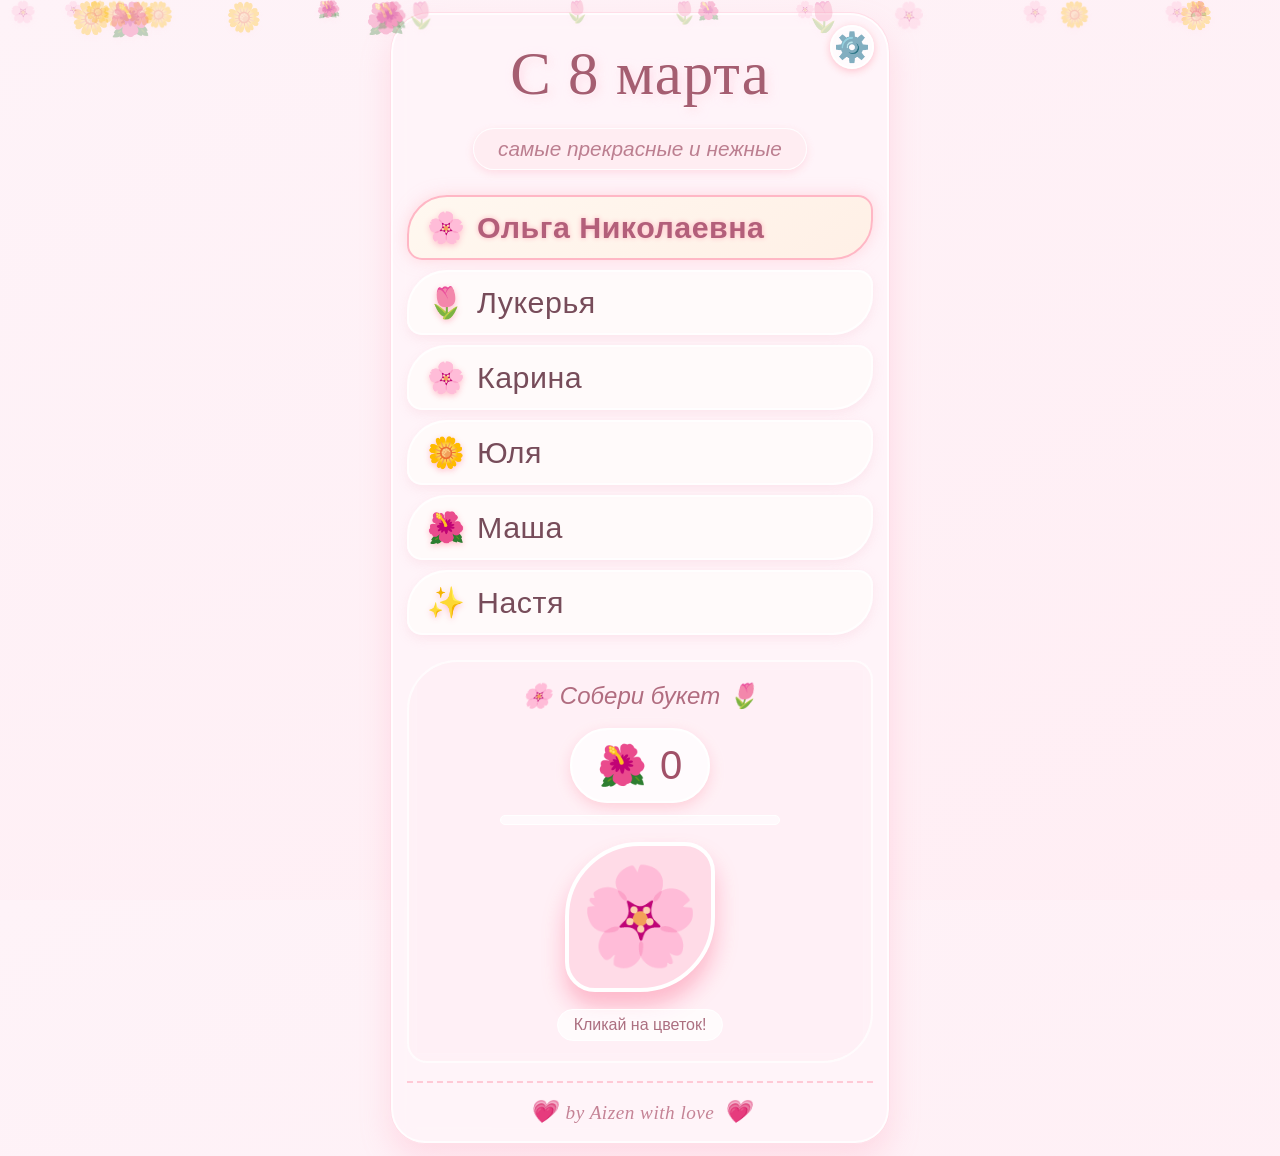
==== commit 7bbf690a: "optimisation for mobile" ====
--- a/index.html
+++ b/index.html
@@ -2,7 +2,7 @@
 <html lang="ru">
 <head>
     <meta charset="UTF-8">
-    <meta name="viewport" content="width=device-width, initial-scale=1.0">
+    <meta name="viewport" content="width=device-width, initial-scale=1.0, maximum-scale=1.0, user-scalable=no, viewport-fit=cover">
     <title>С 8 марта — именные открытки</title>
     <style>
         * {
@@ -11,18 +11,25 @@
             box-sizing: border-box;
             -webkit-tap-highlight-color: transparent;
             user-select: none;
+            -webkit-touch-callout: none;
         }
 
         body {
             min-height: 100vh;
+            min-height: -webkit-fill-available;
             background: linear-gradient(150deg, #fef3f8 0%, #ffeef4 100%);
-            font-family: 'Segoe UI', 'Roboto', 'Helvetica Neue', sans-serif;
+            font-family: -apple-system, 'Segoe UI', 'Roboto', 'Helvetica Neue', sans-serif;
             display: flex;
             align-items: center;
             justify-content: center;
-            padding: 25px 20px;
+            padding: 12px 10px;
             position: relative;
             overflow-x: hidden;
+            touch-action: pan-y pinch-zoom;
+        }
+
+        html {
+            height: -webkit-fill-available;
         }
 
         /* летающие лепестки */
@@ -39,12 +46,13 @@
 
         .petal {
             position: absolute;
-            font-size: 1.5rem;
-            opacity: 0.4;
+            font-size: 1.3rem;
+            opacity: 0.3;
             animation: fall linear infinite;
             color: #ffb7c5;
-            filter: drop-shadow(0 5px 5px rgba(255, 200, 220, 0.3));
+            filter: drop-shadow(0 3px 3px rgba(255, 200, 220, 0.2));
             pointer-events: none;
+            will-change: transform;
         }
 
         @keyframes fall {
@@ -53,15 +61,15 @@
 
         /* главная карточка */
         .main-card {
-            max-width: 1000px;
+            max-width: 500px;
             width: 100%;
-            background: rgba(255, 245, 250, 0.8);
-            backdrop-filter: blur(8px);
-            border-radius: 60px 60px 50px 50px;
-            box-shadow: 0 25px 40px rgba(255, 150, 180, 0.3),
-                        0 0 0 2px rgba(255, 255, 255, 0.8) inset,
-                        0 8px 20px rgba(250, 200, 210, 0.5);
-            padding: 30px 30px 30px 30px;
+            background: rgba(255, 245, 250, 0.85);
+            backdrop-filter: blur(10px);
+            -webkit-backdrop-filter: blur(10px);
+            border-radius: 40px 40px 35px 35px;
+            box-shadow: 0 15px 30px rgba(255, 150, 180, 0.25),
+                        0 0 0 2px rgba(255, 255, 255, 0.8) inset;
+            padding: 20px 16px 18px;
             border: 1px solid rgba(255, 220, 230, 0.9);
             position: relative;
             z-index: 10;
@@ -70,199 +78,219 @@
         /* кнопка настроек */
         .settings-button {
             position: absolute;
-            top: 20px;
-            right: 25px;
-            font-size: 2rem;
+            top: 12px;
+            right: 15px;
+            font-size: 1.8rem;
             cursor: pointer;
-            background: rgba(255,255,255,0.5);
-            width: 50px;
-            height: 50px;
+            background: rgba(255,255,255,0.6);
+            width: 44px;
+            height: 44px;
             border-radius: 50%;
             display: flex;
             align-items: center;
             justify-content: center;
             backdrop-filter: blur(4px);
+            -webkit-backdrop-filter: blur(4px);
             border: 2px solid white;
-            box-shadow: 0 4px 10px #ffc0cb;
+            box-shadow: 0 2px 8px #ffc0cb;
             transition: 0.2s;
             z-index: 50;
-        }
-        .settings-button:hover {
+            -webkit-tap-highlight-color: transparent;
+        }
+
+        .settings-button:active {
             transform: rotate(30deg) scale(1.1);
             background: #ffe2ed;
         }
 
         .main-title {
             text-align: center;
-            font-size: clamp(2.8rem, 11vw, 5rem);
+            font-size: clamp(2.4rem, 10vw, 3.8rem);
             font-weight: 350;
             color: #a55e71;
-            letter-spacing: 2px;
-            margin-bottom: 20px;
-            text-shadow: 4px 4px 12px rgba(255, 200, 220, 0.7), 0 2px 0 white;
+            letter-spacing: 1px;
+            margin-bottom: 12px;
+            text-shadow: 3px 3px 10px rgba(255, 200, 220, 0.6), 0 1px 0 white;
             font-family: 'Georgia', 'Times New Roman', serif;
-            line-height: 1.2;
+            line-height: 1.1;
             cursor: pointer;
             transition: 0.2s;
-        }
-        .main-title:hover {
+            padding: 8px 0;
+        }
+
+        .main-title:active {
             transform: scale(1.02);
-            text-shadow: 0 0 20px #ff9bb6;
+            text-shadow: 0 0 15px #ff9bb6;
         }
 
         .soft-sub {
             text-align: center;
-            font-size: 1.6rem;
+            font-size: 1.3rem;
             color: #bc7f90;
-            background: rgba(255, 235, 240, 0.7);
-            padding: 0.6rem 2.2rem;
-            border-radius: 60px;
+            background: rgba(255, 235, 240, 0.8);
+            padding: 0.5rem 1.5rem;
+            border-radius: 40px;
             width: fit-content;
-            margin: 0 auto 40px auto;
+            margin: 0 auto 25px auto;
             border: 1px solid rgba(255, 255, 255, 0.9);
             backdrop-filter: blur(2px);
+            -webkit-backdrop-filter: blur(2px);
             font-style: italic;
-            box-shadow: 0 5px 14px #ffdbe4;
+            box-shadow: 0 3px 10px #ffdbe4;
         }
 
         /* имена */
         .names-wishes {
             display: flex;
             flex-direction: column;
-            gap: 15px;
-            margin: 15px 0 30px 0;
+            gap: 10px;
+            margin: 10px 0 20px 0;
         }
 
         .personal-block {
-            background: rgba(255, 250, 250, 0.9);
+            background: rgba(255, 250, 250, 0.95);
             backdrop-filter: blur(2px);
+            -webkit-backdrop-filter: blur(2px);
             border: 2px solid rgba(255, 255, 255, 0.9);
-            border-radius: 50px 20px 50px 20px;
-            padding: 15px 25px;
-            transition: all 0.25s ease;
-            box-shadow: 0 8px 16px rgba(240, 170, 190, 0.15);
+            border-radius: 40px 15px 40px 15px;
+            padding: 12px 18px;
+            transition: all 0.2s ease;
+            box-shadow: 0 4px 12px rgba(240, 170, 190, 0.2);
             display: flex;
             align-items: center;
             cursor: pointer;
             outline: none;
-        }
-
-        .personal-block:hover {
-            transform: scale(1.02) translateY(-2px);
+            min-height: 65px;
+            -webkit-tap-highlight-color: transparent;
+        }
+
+        .personal-block:active {
+            transform: scale(1.01) translateY(-1px);
             background: #fff0f7;
             border-color: #ffc0d0;
-            box-shadow: 0 15px 25px rgba(255, 150, 180, 0.3);
+            box-shadow: 0 8px 18px rgba(255, 150, 180, 0.25);
         }
 
         .personal-block.special {
             background: linear-gradient(145deg, #fff8f0, #fff0e6);
-            border: 3px solid #ffb7c5;
-            box-shadow: 0 0 25px rgba(255, 183, 197, 0.7);
+            border: 2.5px solid #ffb7c5;
+            box-shadow: 0 0 15px rgba(255, 183, 197, 0.5);
         }
 
         .name-row {
             display: flex;
             align-items: center;
-            gap: 15px;
+            gap: 12px;
             width: 100%;
         }
 
         .name-icon {
-            font-size: 2.2rem;
+            font-size: 1.9rem;
             line-height: 1;
-            filter: drop-shadow(0 4px 4px #ffc0cb);
+            filter: drop-shadow(0 2px 3px #ffc0cb);
+            min-width: 38px;
+            text-align: center;
         }
 
         .name-label {
-            font-size: clamp(1.8rem, 5vw, 2.3rem);
+            font-size: clamp(1.5rem, 4.5vw, 1.9rem);
             font-weight: 450;
             color: #774c5a;
-            letter-spacing: 1px;
+            letter-spacing: 0.5px;
+            word-break: break-word;
+            line-height: 1.2;
         }
 
         .special .name-label {
             color: #b35f7a;
             font-weight: 600;
-            text-shadow: 0 0 8px #ffb6c1;
+            text-shadow: 0 0 5px #ffb6c1;
         }
 
         /* игра */
         .game-section {
-            margin: 40px 0 20px 0;
+            margin: 25px 0 15px 0;
             text-align: center;
-            background: rgba(255, 240, 245, 0.6);
-            border-radius: 70px 30px 70px 30px;
-            padding: 30px 20px;
+            background: rgba(255, 240, 245, 0.7);
+            border-radius: 50px 20px 50px 20px;
+            padding: 20px 12px;
             border: 2px solid rgba(255, 255, 255, 0.8);
             backdrop-filter: blur(4px);
+            -webkit-backdrop-filter: blur(4px);
         }
 
         .game-title {
-            font-size: 2rem;
+            font-size: 1.5rem;
             color: #b16d80;
-            margin-bottom: 25px;
+            margin-bottom: 18px;
             font-style: italic;
             display: flex;
             align-items: center;
             justify-content: center;
-            gap: 10px;
+            gap: 8px;
+            flex-wrap: wrap;
         }
 
         .clicker-area {
             display: flex;
             flex-direction: column;
             align-items: center;
-            gap: 15px;
+            gap: 12px;
         }
 
         .counter-display {
-            font-size: 3.5rem;
+            font-size: 2.5rem;
             color: #a15168;
-            background: rgba(255, 255, 255, 0.7);
-            padding: 15px 35px;
-            border-radius: 60px;
+            background: rgba(255, 255, 255, 0.8);
+            padding: 12px 25px;
+            border-radius: 50px;
             border: 2px solid white;
-            box-shadow: 0 10px 20px #ffd0da;
+            box-shadow: 0 5px 15px #ffd0da;
             font-weight: 500;
-            letter-spacing: 2px;
+            letter-spacing: 1px;
+            width: fit-content;
+            margin: 0 auto;
         }
 
         .big-flower {
             background: #ffdbe7;
             border: 4px solid white;
             border-radius: 50% 20% 50% 20%;
-            width: 180px;
-            height: 180px;
-            font-size: 7rem;
+            width: 150px;
+            height: 150px;
+            font-size: 6rem;
             cursor: pointer;
             display: flex;
             align-items: center;
             justify-content: center;
-            transition: transform 0.2s ease;
-            box-shadow: 0 20px 30px #feb6c9;
-            margin: 10px auto;
+            transition: transform 0.1s ease;
+            box-shadow: 0 15px 25px #feb6c9;
+            margin: 5px auto;
             outline: none;
+            -webkit-tap-highlight-color: transparent;
+            touch-action: manipulation;
         }
 
         .big-flower:active {
-            transform: scale(0.95);
+            transform: scale(0.92);
         }
 
         .game-hint {
-            font-size: 1.2rem;
+            font-size: 1rem;
             color: #ac6f80;
+            background: rgba(255, 255, 255, 0.7);
+            padding: 6px 16px;
+            border-radius: 30px;
+            border: 1px solid white;
+        }
+
+        .progress-container {
+            width: 90%;
+            max-width: 280px;
+            height: 10px;
             background: rgba(255, 255, 255, 0.6);
-            padding: 8px 20px;
-            border-radius: 40px;
-            border: 1px solid white;
-        }
-
-        .progress-container {
-            width: 80%;
-            height: 12px;
-            background: rgba(255, 255, 255, 0.5);
             border-radius: 20px;
-            margin: 5px auto;
+            margin: 0 auto;
             border: 1px solid white;
             overflow: hidden;
         }
@@ -283,186 +311,250 @@
             left: 0;
             width: 100%;
             height: 100%;
-            background-color: rgba(255, 210, 225, 0.5);
+            background-color: rgba(255, 210, 225, 0.6);
             backdrop-filter: blur(8px);
+            -webkit-backdrop-filter: blur(8px);
             z-index: 200;
             align-items: center;
             justify-content: center;
+            padding: 15px;
         }
 
         .custom-modal-content {
-            background: rgba(255, 245, 250, 0.95);
+            background: rgba(255, 245, 250, 0.98);
             backdrop-filter: blur(10px);
-            border: 4px solid white;
-            border-radius: 80px 30px 80px 30px;
-            padding: 45px 35px;
-            max-width: 500px;
-            width: 90%;
+            -webkit-backdrop-filter: blur(10px);
+            border: 3px solid white;
+            border-radius: 60px 20px 60px 20px;
+            padding: 30px 20px;
+            max-width: 450px;
+            width: 100%;
             text-align: center;
-            box-shadow: 0 40px 50px #feb0c2;
-            animation: popIn 0.4s;
+            box-shadow: 0 25px 35px #feb0c2;
+            animation: popIn 0.3s ease-out;
+            max-height: 85vh;
+            overflow-y: auto;
+            -webkit-overflow-scrolling: touch;
         }
 
         @keyframes popIn {
-            0% { transform: scale(0.8); opacity: 0; }
+            0% { transform: scale(0.9); opacity: 0; }
             100% { transform: scale(1); opacity: 1; }
         }
 
         .modal-flower {
-            font-size: 5rem;
-            margin-bottom: 20px;
+            font-size: 4rem;
+            margin-bottom: 15px;
         }
 
         .modal-message {
-            font-size: 2.2rem;
+            font-size: 1.7rem;
             color: #a15168;
-            margin: 25px 0;
-            line-height: 1.5;
+            margin: 15px 0;
+            line-height: 1.4;
             white-space: pre-line;
+            word-break: break-word;
         }
 
         .wish-lines .wish-line {
-            font-size: 1.4rem;
-            padding: 12px 20px;
-            margin: 8px 0;
+            font-size: 1.2rem;
+            padding: 10px 12px;
+            margin: 6px 0;
+            background: rgba(255, 255, 255, 0.7);
+            border-radius: 40px;
+            border: 1px solid white;
+            word-break: break-word;
         }
 
         .modal-btn {
             background: #ffc1d2;
-            border: 3px solid white;
-            border-radius: 60px;
-            padding: 15px 40px;
-            font-size: 1.5rem;
+            border: 2px solid white;
+            border-radius: 50px;
+            padding: 14px 25px;
+            font-size: 1.3rem;
             color: #7a4452;
             cursor: pointer;
             transition: 0.2s;
-            border: 2px solid white;
-            margin-top: 20px;
+            margin-top: 15px;
             display: inline-block;
             font-weight: 600;
-        }
-
-        .modal-btn:hover {
+            min-width: 160px;
+            -webkit-tap-highlight-color: transparent;
+            touch-action: manipulation;
+        }
+
+        .modal-btn:active {
             background: #ffd5e2;
-            transform: scale(1.05);
-            box-shadow: 0 10px 20px #ffb0c0;
-        }
-
-        /* подпись (больше не открывает промо, а открывает модалку с промо) */
+            transform: scale(0.97);
+            box-shadow: 0 5px 12px #ffb0c0;
+        }
+
+        /* подпись */
         .signature {
             text-align: center;
-            margin-top: 25px;
-            font-size: 1.5rem;
+            margin-top: 18px;
+            font-size: 1.2rem;
             color: #c58396;
             font-style: italic;
-            letter-spacing: 1px;
+            letter-spacing: 0.5px;
             border-top: 2px dashed #ffc9d6;
-            padding-top: 20px;
+            padding-top: 15px;
             font-family: 'Georgia', serif;
             cursor: pointer;
             transition: 0.2s;
-        }
-
-        .signature:hover {
+            -webkit-tap-highlight-color: transparent;
+        }
+
+        .signature:active {
             color: #a55e71;
-            transform: scale(1.02);
+            transform: scale(1.01);
         }
 
         .signature span {
-            font-size: 1.8rem;
-            margin: 0 5px;
-        }
-
-        /* стили для полей ввода внутри модалок */
+            font-size: 1.4rem;
+            margin: 0 3px;
+        }
+
+        /* стили для полей ввода */
         .promo-input {
-            padding: 15px 20px;
-            font-size: 1.8rem;
+            padding: 14px 18px;
+            font-size: 1.5rem;
             border-radius: 50px;
-            border: 3px solid white;
-            background: rgba(255, 240, 245, 0.9);
+            border: 2px solid white;
+            background: rgba(255, 240, 245, 0.95);
             text-align: center;
             color: #774c5a;
             outline: none;
-            width: 80%;
+            width: 90%;
             margin: 15px auto;
             display: block;
             backdrop-filter: blur(4px);
+            -webkit-backdrop-filter: blur(4px);
+            -webkit-appearance: none;
         }
 
         /* модалка настроек */
-        .settings-modal .custom-modal-content {
-            max-width: 450px;
-        }
         .slider-row {
             display: flex;
             flex-direction: column;
-            gap: 15px;
-            margin: 30px 0;
-            font-size: 1.5rem;
+            gap: 12px;
+            margin: 20px 0;
+            font-size: 1.3rem;
             color: #a55e71;
         }
+
         .slider-row input {
             width: 100%;
             accent-color: #ff8da1;
-        }
+            height: 40px;
+            -webkit-appearance: none;
+            background: transparent;
+        }
+
+        .slider-row input::-webkit-slider-thumb {
+            -webkit-appearance: none;
+            width: 25px;
+            height: 25px;
+            background: #ff8da1;
+            border-radius: 50%;
+            border: 2px solid white;
+            box-shadow: 0 2px 6px #ffb0c0;
+            cursor: pointer;
+            margin-top: -10px;
+        }
+
+        .slider-row input::-webkit-slider-runnable-track {
+            width: 100%;
+            height: 6px;
+            background: #ffe2ed;
+            border-radius: 10px;
+            border: 1px solid white;
+        }
+
         .about-dev {
-            margin: 20px 0 10px;
-            font-size: 1.6rem;
+            margin: 15px 0 8px;
+            font-size: 1.4rem;
             color: #a15168;
             border-top: 2px dashed #ffc9d6;
-            padding-top: 25px;
-        }
+            padding-top: 18px;
+        }
+
         .dev-links {
-            font-size: 1.5rem;
-            background: rgba(255,255,240,0.5);
-            padding: 20px;
-            border-radius: 30px;
+            font-size: 1.2rem;
+            background: rgba(255,255,240,0.6);
+            padding: 15px;
+            border-radius: 25px;
             border: 2px dashed #ffb7c5;
             display: flex;
             flex-direction: column;
             gap: 10px;
-        }
+            word-break: break-word;
+        }
+
         .dev-links a {
             color: #a15168;
             text-decoration: none;
             border-bottom: 2px dotted #ffb0c0;
             font-weight: 500;
-        }
-        .dev-links a:hover {
-            color: #d46f8a;
-        }
+            display: inline-block;
+            padding: 2px 0;
+        }
+
         .thanks {
-            margin-top: 10px;
-            font-size: 1.3rem;
+            margin-top: 8px;
+            font-size: 1.1rem;
             color: #ac6f80;
         }
 
-        @media (max-width: 550px) {
+        /* адаптация для очень маленьких экранов */
+        @media (max-width: 380px) {
             .main-card {
-                padding: 20px 18px 20px;
-                border-radius: 40px;
-            }
+                padding: 16px 12px;
+            }
+            
             .big-flower {
-                width: 140px;
-                height: 140px;
+                width: 130px;
+                height: 130px;
                 font-size: 5rem;
             }
+            
             .counter-display {
-                font-size: 2.8rem;
-                padding: 10px 25px;
-            }
+                font-size: 2.2rem;
+                padding: 10px 20px;
+            }
+            
+            .name-label {
+                font-size: 1.4rem;
+            }
+            
+            .name-icon {
+                font-size: 1.7rem;
+                min-width: 32px;
+            }
+            
             .modal-message {
-                font-size: 1.8rem;
-            }
+                font-size: 1.5rem;
+            }
+            
             .wish-lines .wish-line {
+                font-size: 1.1rem;
+                padding: 8px 10px;
+            }
+            
+            .modal-btn {
+                padding: 12px 20px;
                 font-size: 1.2rem;
-            }
-            .settings-button {
-                top: 12px;
-                right: 15px;
-                width: 40px;
-                height: 40px;
-                font-size: 1.8rem;
+                min-width: 140px;
+            }
+        }
+
+        /* для телефонов с челкой/динамиком */
+        @supports (padding: max(0px)) {
+            body {
+                padding-left: max(10px, env(safe-area-inset-left));
+                padding-right: max(10px, env(safe-area-inset-right));
+                padding-top: max(12px, env(safe-area-inset-top));
+                padding-bottom: max(12px, env(safe-area-inset-bottom));
             }
         }
     </style>
@@ -472,9 +564,9 @@
     <div class="petals-front" id="petalsFront"></div>
 
     <div class="main-card">
-        <div class="settings-button" id="settingsButton">⚙️</div>
-
-        <h1 class="main-title" id="titleClick">С 8 марта</h1>
+        <div class="settings-button" id="settingsButton" aria-label="Настройки">⚙️</div>
+
+        <h1 class="main-title" id="titleClick" role="button" tabindex="0">С 8 марта</h1>
         <div class="soft-sub">самые прекрасные и нежные</div>
 
         <div class="names-wishes" id="namesContainer"></div>
@@ -488,12 +580,12 @@
                 <div class="progress-container">
                     <div class="progress-bar" id="progressBar"></div>
                 </div>
-                <div class="big-flower" id="clickFlower">🌸</div>
+                <div class="big-flower" id="clickFlower" role="button" tabindex="0" aria-label="Кликни цветок">🌸</div>
                 <div class="game-hint" id="gameHint">Кликай на цветок ✨</div>
             </div>
         </div>
 
-        <div class="signature" id="easterEgg">
+        <div class="signature" id="easterEgg" role="button" tabindex="0">
             <span>💗</span> by Aizen with love <span>💗</span>
         </div>
     </div>
@@ -508,7 +600,6 @@
         </div>
     </div>
 
-    <!-- модалка победы (100,200...) -->
     <div id="victoryModal" class="custom-modal">
         <div class="custom-modal-content">
             <div class="modal-flower">🌸🌷🌸</div>
@@ -517,7 +608,6 @@
         </div>
     </div>
 
-    <!-- Новая модалка на 50 цветов с комплиментами -->
     <div id="complimentModal" class="custom-modal">
         <div class="custom-modal-content">
             <div class="modal-flower">💐✨💐</div>
@@ -526,33 +616,31 @@
         </div>
     </div>
 
-    <!-- Модалка с промокодом (по клику на подпись) -->
     <div id="promoModal" class="custom-modal">
         <div class="custom-modal-content">
             <div class="modal-flower">🎁💗🎁</div>
-            <div class="modal-message">Надеюсь, вы меня не ненавидите)<br>Вот вам подарок - введите промокод<br><span style="font-size:1.6rem;">(Подсказка: это мемное число)</span></div>
-            <input type="text" id="promoCodeInput" class="promo-input" placeholder="Например 1488" maxlength="10">
+            <div class="modal-message">Надеюсь, вы меня не ненавидите)<br>Вот вам подарок - введите промокод<br><span style="font-size:1.3rem;">(Подсказка: это мемное число)</span></div>
+            <input type="text" id="promoCodeInput" class="promo-input" placeholder="Например 1488" maxlength="10" inputmode="numeric">
             <div class="modal-btn" id="applyPromoCodeBtn">Активировать</div>
-            <div class="modal-btn" onclick="closePromoModal()" style="margin-top:10px; background:#ffe2ed;">Закрыть</div>
+            <div class="modal-btn" onclick="closePromoModal()" style="margin-top:8px; background:#ffe2ed;">Закрыть</div>
         </div>
     </div>
 
-    <!-- Модалка настроек -->
     <div id="settingsModal" class="custom-modal settings-modal">
         <div class="custom-modal-content">
             <div class="modal-flower">⚙️🌸⚙️</div>
             <div class="modal-message">Настройки</div>
             <div class="slider-row">
                 <label for="petalCountSlider">Количество лепестков: <span id="petalCountValue">25</span></label>
-                <input type="range" id="petalCountSlider" min="0" max="1000" value="25" step="1">
+                <input type="range" id="petalCountSlider" min="0" max="200" value="25" step="1">
             </div>
             <div class="about-dev">
                 💻 О разработчиках
             </div>
             <div class="dev-links">
-                <div>✏️ Автор & разработчик: <a href="https://t.me/su57ks" target="_blank">@su57ks</a></div>
-                <div>💡 Идеи: <a href="https://t.me/selyswag" target="_blank">@selyswag</a></div>
-                <div class="thanks">🙏 Спасибо Егору Е. и Денису С. за помощь</div>
+                <div>✏️ Автор: <a href="https://t.me/su57ks" target="_blank" rel="noopener">@su57ks</a></div>
+                <div>💡 Идеи: <a href="https://t.me/selyswag" target="_blank" rel="noopener">@selyswag</a></div>
+                <div class="thanks">🙏 Спасибо Егору Е. и Денису С.</div>
             </div>
             <div class="modal-btn" onclick="closeSettingsModal()">Закрыть</div>
         </div>
@@ -600,6 +688,8 @@
             const block = document.createElement('div');
             block.className = 'personal-block' + (item.special ? ' special' : '');
             block.onclick = () => openNameModal(index);
+            block.setAttribute('role', 'button');
+            block.setAttribute('tabindex', '0');
             block.innerHTML = `
                 <div class="name-row">
                     <span class="name-icon">${item.icon}</span>
@@ -628,9 +718,10 @@
             });
             nameModal.style.display = 'flex';
         }
+        
         function closeNameModal() { nameModal.style.display = 'none'; }
 
-        // ==================== ЛЕПЕСТКИ (0..1000) ====================
+        // ==================== ЛЕПЕСТКИ ====================
         let currentPetalCount = 25;
         function createPetals(count) {
             const frontContainer = document.getElementById('petalsFront');
@@ -641,14 +732,14 @@
                 petal.className = 'petal';
                 petal.textContent = petalsList[Math.floor(Math.random() * petalsList.length)];
                 petal.style.left = Math.random() * 100 + '%';
-                petal.style.animationDuration = (Math.random() * 10 + 10) + 's';
-                petal.style.animationDelay = Math.random() * -20 + 's';
-                petal.style.fontSize = (Math.random() * 1.5 + 1) + 'rem';
+                petal.style.animationDuration = (Math.random() * 8 + 8) + 's';
+                petal.style.animationDelay = Math.random() * -15 + 's';
+                petal.style.fontSize = (Math.random() * 1.2 + 0.9) + 'rem';
                 frontContainer.appendChild(petal);
             }
         }
 
-        function flowerRain(count = 30) {
+        function flowerRain(count = 25) {
             for (let i = 0; i < count; i++) {
                 setTimeout(() => {
                     const flower = document.createElement('div');
@@ -656,13 +747,13 @@
                     flower.style.position = 'fixed';
                     flower.style.left = Math.random() * 100 + '%';
                     flower.style.top = '-10%';
-                    flower.style.fontSize = (Math.random() * 2.5 + 1.5) + 'rem';
+                    flower.style.fontSize = (Math.random() * 2 + 1.5) + 'rem';
                     flower.style.zIndex = '1000';
                     flower.style.pointerEvents = 'none';
                     flower.style.animation = `fall ${Math.random()*2+2}s linear forwards`;
                     document.body.appendChild(flower);
-                    setTimeout(() => flower.remove(), 4000);
-                }, i * 70);
+                    setTimeout(() => flower.remove(), 3500);
+                }, i * 50);
             }
         }
 
@@ -684,7 +775,6 @@
             gameHint.textContent = flowerCount > 0 ? `До ${nextTarget} цветов: ${toGo} ✨` : `Кликай на цветок!`;
         }
 
-        // комплименты на 50
         const compliments = [
             "Ты сегодня ослепительна! ✨",
             "У тебя потрясающая улыбка! 😊",
@@ -694,6 +784,7 @@
             "Ты чудо! 💖",
             "Нежность и красота — это ты! 🌸"
         ];
+        
         const complimentModal = document.getElementById('complimentModal');
         const complimentMessage = document.getElementById('complimentMessage');
 
@@ -711,7 +802,7 @@
             if (flowerCount % 100 === 0 && flowerCount > 0) {
                 victoryMessage.innerHTML = `🎉 ${flowerCount} цветов!<br>Ты невероятна! 🎉`;
                 victoryModal.style.display = 'flex';
-                flowerRain(35);
+                flowerRain(25);
             }
         }
 
@@ -719,34 +810,58 @@
             e.preventDefault();
             flowerCount++;
             updateDisplay();
-            this.style.transform = 'scale(0.95)';
+            this.style.transform = 'scale(0.92)';
             setTimeout(() => this.style.transform = 'scale(1)', 100);
             checkVictory();
-            check50(); // проверка на 50
+            check50();
+        });
+
+        clickFlower.addEventListener('touchstart', function(e) {
+            e.preventDefault();
+            this.style.transform = 'scale(0.92)';
+        });
+
+        clickFlower.addEventListener('touchend', function(e) {
+            e.preventDefault();
+            this.style.transform = 'scale(1)';
+            flowerCount++;
+            updateDisplay();
+            checkVictory();
+            check50();
         });
 
         document.getElementById('titleClick').addEventListener('click', function() {
-            flowerRain(50);
+            flowerRain(30);
+        });
+
+        document.getElementById('titleClick').addEventListener('touchstart', function(e) {
+            e.preventDefault();
+            flowerRain(30);
         });
 
         function closeVictoryModal() { victoryModal.style.display = 'none'; }
 
-        // ==================== ПРОМО МОДАЛКА (ВМЕСТО ПОЛЯ ПОД ПОДПИСЬЮ) ====================
+        // ==================== ПРОМО МОДАЛКА ====================
         const promoModal = document.getElementById('promoModal');
         const easterEgg = document.getElementById('easterEgg');
+        
         easterEgg.addEventListener('click', function() {
             promoModal.style.display = 'flex';
-            document.getElementById('promoCodeInput').value = ''; // очищаем
+            document.getElementById('promoCodeInput').value = '';
+        });
+
+        easterEgg.addEventListener('touchstart', function(e) {
+            e.preventDefault();
+            promoModal.style.display = 'flex';
+            document.getElementById('promoCodeInput').value = '';
         });
 
         function closePromoModal() { promoModal.style.display = 'none'; }
 
-        // обработка промокодов
         document.getElementById('applyPromoCodeBtn').addEventListener('click', function() {
             const input = document.getElementById('promoCodeInput');
             const code = input.value.trim();
             let message = '';
-            let action = null;
 
             if (code === '1488') {
                 flowerCount = 0;
@@ -772,9 +887,8 @@
                 message = 'Неверный промокод';
             }
 
-            alert(message); // просто показываем результат
+            alert(message);
             if (code === '1488' || code === '52' || code === '67' || code === '1337' || code === '69') {
-                // дополнительно проверяем кратные 50 и 100 после добавления
                 checkVictory();
                 check50();
             }
@@ -791,6 +905,11 @@
             settingsModal.style.display = 'flex';
         });
 
+        settingsButton.addEventListener('touchstart', (e) => {
+            e.preventDefault();
+            settingsModal.style.display = 'flex';
+        });
+
         function closeSettingsModal() {
             settingsModal.style.display = 'none';
         }
@@ -802,6 +921,7 @@
             createPetals(currentPetalCount);
         });
 
+        // Закрытие модалок по клику вне
         window.onclick = function(event) {
             if (event.target === nameModal) closeNameModal();
             if (event.target === victoryModal) closeVictoryModal();
@@ -810,9 +930,23 @@
             if (event.target === settingsModal) closeSettingsModal();
         };
 
-        // инициализация
+        // Закрытие по свайпу вниз для модалок (для мобильных)
+        document.querySelectorAll('.custom-modal-content').forEach(modal => {
+            modal.addEventListener('touchmove', (e) => {
+                e.stopPropagation();
+            });
+        });
+
+        // Инициализация
         createPetals(currentPetalCount);
         updateDisplay();
+
+        // Предотвращаем масштабирование двойным тапом
+        document.addEventListener('touchstart', (e) => {
+            if (e.touches.length > 1) {
+                e.preventDefault();
+            }
+        }, { passive: false });
     </script>
 </body>
 </html>
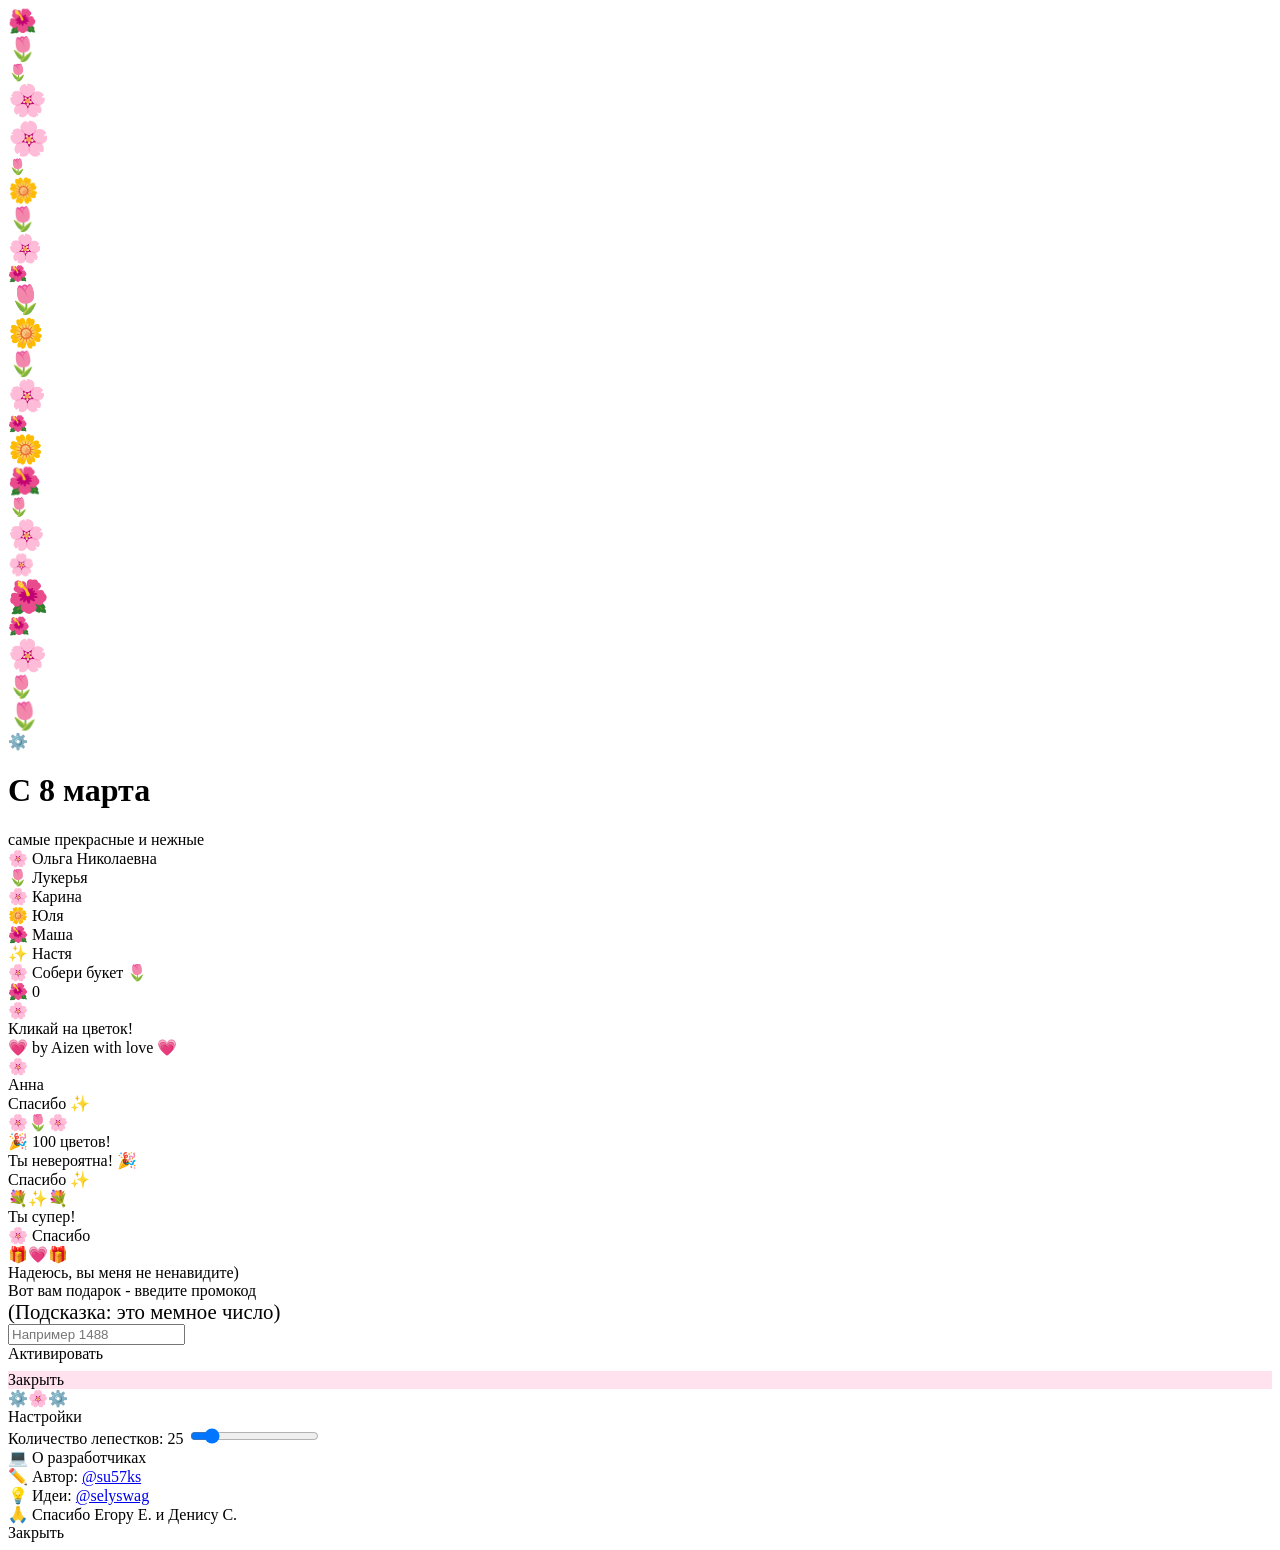
==== commit c12cdd2a: "themes now in another file" ====
--- a/index.html
+++ b/index.html
@@ -4,560 +4,8 @@
     <meta charset="UTF-8">
     <meta name="viewport" content="width=device-width, initial-scale=1.0, maximum-scale=1.0, user-scalable=no, viewport-fit=cover">
     <title>С 8 марта — именные открытки</title>
-    <style>
-        * {
-            margin: 0;
-            padding: 0;
-            box-sizing: border-box;
-            -webkit-tap-highlight-color: transparent;
-            user-select: none;
-            -webkit-touch-callout: none;
-        }
-
-        body {
-            min-height: 100vh;
-            min-height: -webkit-fill-available;
-            background: linear-gradient(150deg, #fef3f8 0%, #ffeef4 100%);
-            font-family: -apple-system, 'Segoe UI', 'Roboto', 'Helvetica Neue', sans-serif;
-            display: flex;
-            align-items: center;
-            justify-content: center;
-            padding: 12px 10px;
-            position: relative;
-            overflow-x: hidden;
-            touch-action: pan-y pinch-zoom;
-        }
-
-        html {
-            height: -webkit-fill-available;
-        }
-
-        /* летающие лепестки */
-        .petals-front {
-            position: fixed;
-            top: 0;
-            left: 0;
-            width: 100%;
-            height: 100%;
-            pointer-events: none;
-            z-index: 100;
-            overflow: hidden;
-        }
-
-        .petal {
-            position: absolute;
-            font-size: 1.3rem;
-            opacity: 0.3;
-            animation: fall linear infinite;
-            color: #ffb7c5;
-            filter: drop-shadow(0 3px 3px rgba(255, 200, 220, 0.2));
-            pointer-events: none;
-            will-change: transform;
-        }
-
-        @keyframes fall {
-            to { transform: translateY(100vh) rotate(360deg); }
-        }
-
-        /* главная карточка */
-        .main-card {
-            max-width: 500px;
-            width: 100%;
-            background: rgba(255, 245, 250, 0.85);
-            backdrop-filter: blur(10px);
-            -webkit-backdrop-filter: blur(10px);
-            border-radius: 40px 40px 35px 35px;
-            box-shadow: 0 15px 30px rgba(255, 150, 180, 0.25),
-                        0 0 0 2px rgba(255, 255, 255, 0.8) inset;
-            padding: 20px 16px 18px;
-            border: 1px solid rgba(255, 220, 230, 0.9);
-            position: relative;
-            z-index: 10;
-        }
-
-        /* кнопка настроек */
-        .settings-button {
-            position: absolute;
-            top: 12px;
-            right: 15px;
-            font-size: 1.8rem;
-            cursor: pointer;
-            background: rgba(255,255,255,0.6);
-            width: 44px;
-            height: 44px;
-            border-radius: 50%;
-            display: flex;
-            align-items: center;
-            justify-content: center;
-            backdrop-filter: blur(4px);
-            -webkit-backdrop-filter: blur(4px);
-            border: 2px solid white;
-            box-shadow: 0 2px 8px #ffc0cb;
-            transition: 0.2s;
-            z-index: 50;
-            -webkit-tap-highlight-color: transparent;
-        }
-
-        .settings-button:active {
-            transform: rotate(30deg) scale(1.1);
-            background: #ffe2ed;
-        }
-
-        .main-title {
-            text-align: center;
-            font-size: clamp(2.4rem, 10vw, 3.8rem);
-            font-weight: 350;
-            color: #a55e71;
-            letter-spacing: 1px;
-            margin-bottom: 12px;
-            text-shadow: 3px 3px 10px rgba(255, 200, 220, 0.6), 0 1px 0 white;
-            font-family: 'Georgia', 'Times New Roman', serif;
-            line-height: 1.1;
-            cursor: pointer;
-            transition: 0.2s;
-            padding: 8px 0;
-        }
-
-        .main-title:active {
-            transform: scale(1.02);
-            text-shadow: 0 0 15px #ff9bb6;
-        }
-
-        .soft-sub {
-            text-align: center;
-            font-size: 1.3rem;
-            color: #bc7f90;
-            background: rgba(255, 235, 240, 0.8);
-            padding: 0.5rem 1.5rem;
-            border-radius: 40px;
-            width: fit-content;
-            margin: 0 auto 25px auto;
-            border: 1px solid rgba(255, 255, 255, 0.9);
-            backdrop-filter: blur(2px);
-            -webkit-backdrop-filter: blur(2px);
-            font-style: italic;
-            box-shadow: 0 3px 10px #ffdbe4;
-        }
-
-        /* имена */
-        .names-wishes {
-            display: flex;
-            flex-direction: column;
-            gap: 10px;
-            margin: 10px 0 20px 0;
-        }
-
-        .personal-block {
-            background: rgba(255, 250, 250, 0.95);
-            backdrop-filter: blur(2px);
-            -webkit-backdrop-filter: blur(2px);
-            border: 2px solid rgba(255, 255, 255, 0.9);
-            border-radius: 40px 15px 40px 15px;
-            padding: 12px 18px;
-            transition: all 0.2s ease;
-            box-shadow: 0 4px 12px rgba(240, 170, 190, 0.2);
-            display: flex;
-            align-items: center;
-            cursor: pointer;
-            outline: none;
-            min-height: 65px;
-            -webkit-tap-highlight-color: transparent;
-        }
-
-        .personal-block:active {
-            transform: scale(1.01) translateY(-1px);
-            background: #fff0f7;
-            border-color: #ffc0d0;
-            box-shadow: 0 8px 18px rgba(255, 150, 180, 0.25);
-        }
-
-        .personal-block.special {
-            background: linear-gradient(145deg, #fff8f0, #fff0e6);
-            border: 2.5px solid #ffb7c5;
-            box-shadow: 0 0 15px rgba(255, 183, 197, 0.5);
-        }
-
-        .name-row {
-            display: flex;
-            align-items: center;
-            gap: 12px;
-            width: 100%;
-        }
-
-        .name-icon {
-            font-size: 1.9rem;
-            line-height: 1;
-            filter: drop-shadow(0 2px 3px #ffc0cb);
-            min-width: 38px;
-            text-align: center;
-        }
-
-        .name-label {
-            font-size: clamp(1.5rem, 4.5vw, 1.9rem);
-            font-weight: 450;
-            color: #774c5a;
-            letter-spacing: 0.5px;
-            word-break: break-word;
-            line-height: 1.2;
-        }
-
-        .special .name-label {
-            color: #b35f7a;
-            font-weight: 600;
-            text-shadow: 0 0 5px #ffb6c1;
-        }
-
-        /* игра */
-        .game-section {
-            margin: 25px 0 15px 0;
-            text-align: center;
-            background: rgba(255, 240, 245, 0.7);
-            border-radius: 50px 20px 50px 20px;
-            padding: 20px 12px;
-            border: 2px solid rgba(255, 255, 255, 0.8);
-            backdrop-filter: blur(4px);
-            -webkit-backdrop-filter: blur(4px);
-        }
-
-        .game-title {
-            font-size: 1.5rem;
-            color: #b16d80;
-            margin-bottom: 18px;
-            font-style: italic;
-            display: flex;
-            align-items: center;
-            justify-content: center;
-            gap: 8px;
-            flex-wrap: wrap;
-        }
-
-        .clicker-area {
-            display: flex;
-            flex-direction: column;
-            align-items: center;
-            gap: 12px;
-        }
-
-        .counter-display {
-            font-size: 2.5rem;
-            color: #a15168;
-            background: rgba(255, 255, 255, 0.8);
-            padding: 12px 25px;
-            border-radius: 50px;
-            border: 2px solid white;
-            box-shadow: 0 5px 15px #ffd0da;
-            font-weight: 500;
-            letter-spacing: 1px;
-            width: fit-content;
-            margin: 0 auto;
-        }
-
-        .big-flower {
-            background: #ffdbe7;
-            border: 4px solid white;
-            border-radius: 50% 20% 50% 20%;
-            width: 150px;
-            height: 150px;
-            font-size: 6rem;
-            cursor: pointer;
-            display: flex;
-            align-items: center;
-            justify-content: center;
-            transition: transform 0.1s ease;
-            box-shadow: 0 15px 25px #feb6c9;
-            margin: 5px auto;
-            outline: none;
-            -webkit-tap-highlight-color: transparent;
-            touch-action: manipulation;
-        }
-
-        .big-flower:active {
-            transform: scale(0.92);
-        }
-
-        .game-hint {
-            font-size: 1rem;
-            color: #ac6f80;
-            background: rgba(255, 255, 255, 0.7);
-            padding: 6px 16px;
-            border-radius: 30px;
-            border: 1px solid white;
-        }
-
-        .progress-container {
-            width: 90%;
-            max-width: 280px;
-            height: 10px;
-            background: rgba(255, 255, 255, 0.6);
-            border-radius: 20px;
-            margin: 0 auto;
-            border: 1px solid white;
-            overflow: hidden;
-        }
-
-        .progress-bar {
-            height: 100%;
-            width: 0%;
-            background: linear-gradient(90deg, #ffb7c5, #ff8da1);
-            border-radius: 20px;
-            transition: width 0.3s ease;
-        }
-
-        /* модальные окна */
-        .custom-modal {
-            display: none;
-            position: fixed;
-            top: 0;
-            left: 0;
-            width: 100%;
-            height: 100%;
-            background-color: rgba(255, 210, 225, 0.6);
-            backdrop-filter: blur(8px);
-            -webkit-backdrop-filter: blur(8px);
-            z-index: 200;
-            align-items: center;
-            justify-content: center;
-            padding: 15px;
-        }
-
-        .custom-modal-content {
-            background: rgba(255, 245, 250, 0.98);
-            backdrop-filter: blur(10px);
-            -webkit-backdrop-filter: blur(10px);
-            border: 3px solid white;
-            border-radius: 60px 20px 60px 20px;
-            padding: 30px 20px;
-            max-width: 450px;
-            width: 100%;
-            text-align: center;
-            box-shadow: 0 25px 35px #feb0c2;
-            animation: popIn 0.3s ease-out;
-            max-height: 85vh;
-            overflow-y: auto;
-            -webkit-overflow-scrolling: touch;
-        }
-
-        @keyframes popIn {
-            0% { transform: scale(0.9); opacity: 0; }
-            100% { transform: scale(1); opacity: 1; }
-        }
-
-        .modal-flower {
-            font-size: 4rem;
-            margin-bottom: 15px;
-        }
-
-        .modal-message {
-            font-size: 1.7rem;
-            color: #a15168;
-            margin: 15px 0;
-            line-height: 1.4;
-            white-space: pre-line;
-            word-break: break-word;
-        }
-
-        .wish-lines .wish-line {
-            font-size: 1.2rem;
-            padding: 10px 12px;
-            margin: 6px 0;
-            background: rgba(255, 255, 255, 0.7);
-            border-radius: 40px;
-            border: 1px solid white;
-            word-break: break-word;
-        }
-
-        .modal-btn {
-            background: #ffc1d2;
-            border: 2px solid white;
-            border-radius: 50px;
-            padding: 14px 25px;
-            font-size: 1.3rem;
-            color: #7a4452;
-            cursor: pointer;
-            transition: 0.2s;
-            margin-top: 15px;
-            display: inline-block;
-            font-weight: 600;
-            min-width: 160px;
-            -webkit-tap-highlight-color: transparent;
-            touch-action: manipulation;
-        }
-
-        .modal-btn:active {
-            background: #ffd5e2;
-            transform: scale(0.97);
-            box-shadow: 0 5px 12px #ffb0c0;
-        }
-
-        /* подпись */
-        .signature {
-            text-align: center;
-            margin-top: 18px;
-            font-size: 1.2rem;
-            color: #c58396;
-            font-style: italic;
-            letter-spacing: 0.5px;
-            border-top: 2px dashed #ffc9d6;
-            padding-top: 15px;
-            font-family: 'Georgia', serif;
-            cursor: pointer;
-            transition: 0.2s;
-            -webkit-tap-highlight-color: transparent;
-        }
-
-        .signature:active {
-            color: #a55e71;
-            transform: scale(1.01);
-        }
-
-        .signature span {
-            font-size: 1.4rem;
-            margin: 0 3px;
-        }
-
-        /* стили для полей ввода */
-        .promo-input {
-            padding: 14px 18px;
-            font-size: 1.5rem;
-            border-radius: 50px;
-            border: 2px solid white;
-            background: rgba(255, 240, 245, 0.95);
-            text-align: center;
-            color: #774c5a;
-            outline: none;
-            width: 90%;
-            margin: 15px auto;
-            display: block;
-            backdrop-filter: blur(4px);
-            -webkit-backdrop-filter: blur(4px);
-            -webkit-appearance: none;
-        }
-
-        /* модалка настроек */
-        .slider-row {
-            display: flex;
-            flex-direction: column;
-            gap: 12px;
-            margin: 20px 0;
-            font-size: 1.3rem;
-            color: #a55e71;
-        }
-
-        .slider-row input {
-            width: 100%;
-            accent-color: #ff8da1;
-            height: 40px;
-            -webkit-appearance: none;
-            background: transparent;
-        }
-
-        .slider-row input::-webkit-slider-thumb {
-            -webkit-appearance: none;
-            width: 25px;
-            height: 25px;
-            background: #ff8da1;
-            border-radius: 50%;
-            border: 2px solid white;
-            box-shadow: 0 2px 6px #ffb0c0;
-            cursor: pointer;
-            margin-top: -10px;
-        }
-
-        .slider-row input::-webkit-slider-runnable-track {
-            width: 100%;
-            height: 6px;
-            background: #ffe2ed;
-            border-radius: 10px;
-            border: 1px solid white;
-        }
-
-        .about-dev {
-            margin: 15px 0 8px;
-            font-size: 1.4rem;
-            color: #a15168;
-            border-top: 2px dashed #ffc9d6;
-            padding-top: 18px;
-        }
-
-        .dev-links {
-            font-size: 1.2rem;
-            background: rgba(255,255,240,0.6);
-            padding: 15px;
-            border-radius: 25px;
-            border: 2px dashed #ffb7c5;
-            display: flex;
-            flex-direction: column;
-            gap: 10px;
-            word-break: break-word;
-        }
-
-        .dev-links a {
-            color: #a15168;
-            text-decoration: none;
-            border-bottom: 2px dotted #ffb0c0;
-            font-weight: 500;
-            display: inline-block;
-            padding: 2px 0;
-        }
-
-        .thanks {
-            margin-top: 8px;
-            font-size: 1.1rem;
-            color: #ac6f80;
-        }
-
-        /* адаптация для очень маленьких экранов */
-        @media (max-width: 380px) {
-            .main-card {
-                padding: 16px 12px;
-            }
-            
-            .big-flower {
-                width: 130px;
-                height: 130px;
-                font-size: 5rem;
-            }
-            
-            .counter-display {
-                font-size: 2.2rem;
-                padding: 10px 20px;
-            }
-            
-            .name-label {
-                font-size: 1.4rem;
-            }
-            
-            .name-icon {
-                font-size: 1.7rem;
-                min-width: 32px;
-            }
-            
-            .modal-message {
-                font-size: 1.5rem;
-            }
-            
-            .wish-lines .wish-line {
-                font-size: 1.1rem;
-                padding: 8px 10px;
-            }
-            
-            .modal-btn {
-                padding: 12px 20px;
-                font-size: 1.2rem;
-                min-width: 140px;
-            }
-        }
-
-        /* для телефонов с челкой/динамиком */
-        @supports (padding: max(0px)) {
-            body {
-                padding-left: max(10px, env(safe-area-inset-left));
-                padding-right: max(10px, env(safe-area-inset-right));
-                padding-top: max(12px, env(safe-area-inset-top));
-                padding-bottom: max(12px, env(safe-area-inset-bottom));
-            }
-        }
-    </style>
+    <link rel="stylesheet" href="themes/base.css">
+    <link rel="stylesheet" href="themes/themes.css">
 </head>
 <body id="mainBody">
 
@@ -866,7 +314,7 @@
             if (code === '1488') {
                 flowerCount = 0;
                 updateDisplay();
-                message = '🚫 Осуждаю расизм! Счет обнулен.';
+                message = '🚫 Осуждаю нацизм! Счет обнулен.';
             } else if (code === '52') {
                 flowerCount += 5200;
                 updateDisplay();
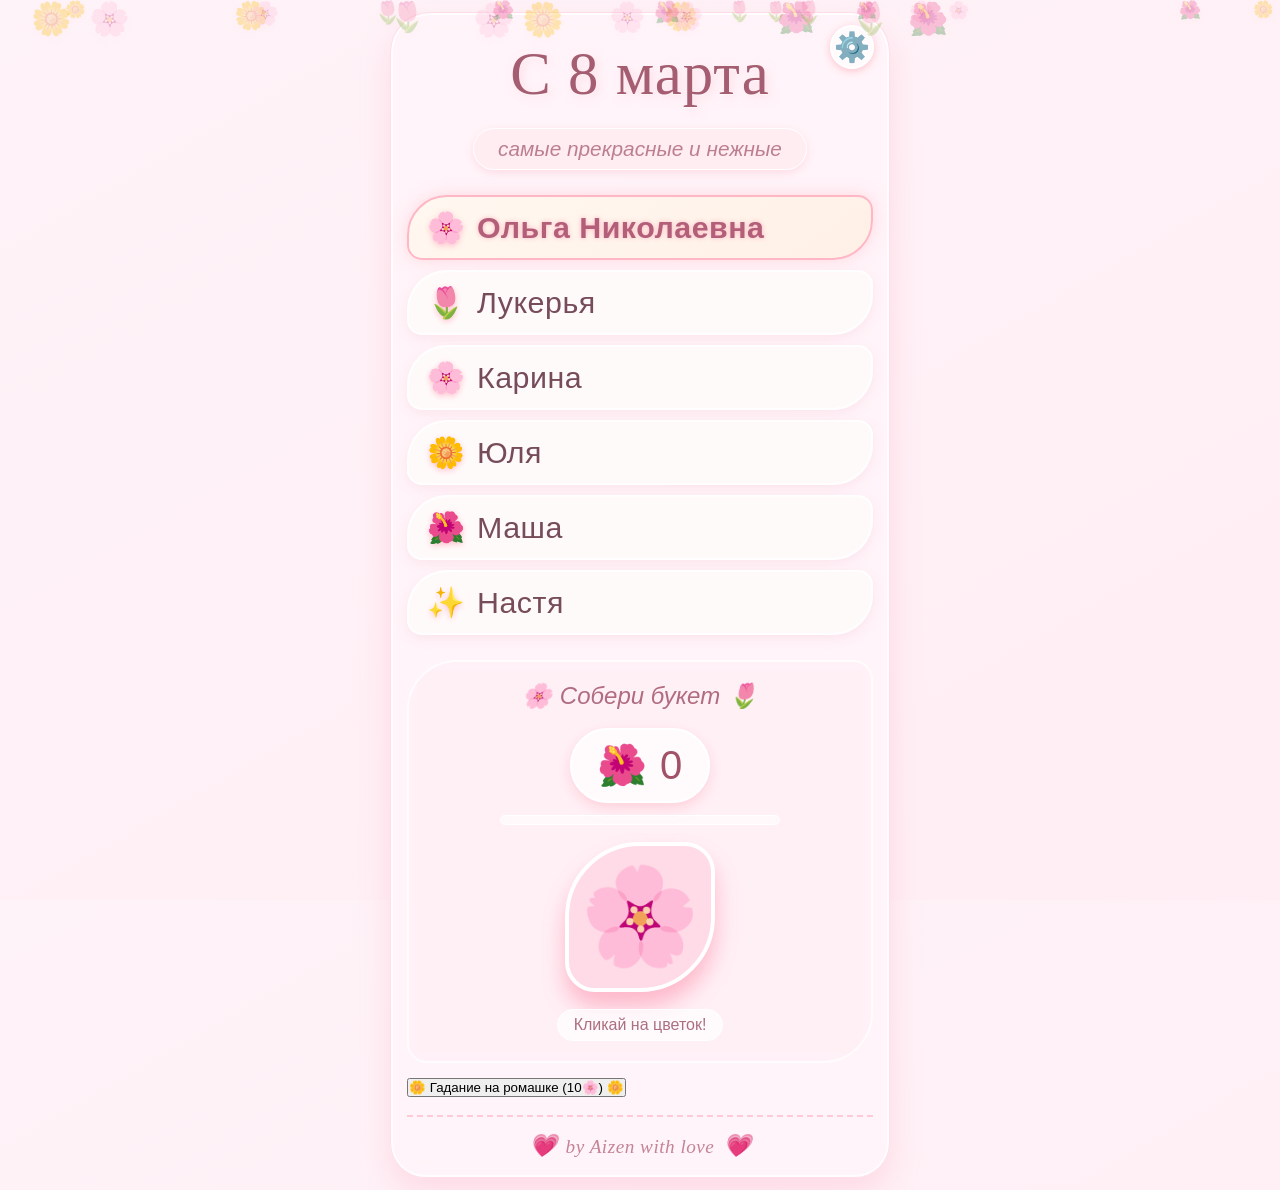
==== commit da1bb64e: "+fortune-telling on chamomile" ====
--- a/index.html
+++ b/index.html
@@ -31,6 +31,13 @@
                 <div class="big-flower" id="clickFlower" role="button" tabindex="0" aria-label="Кликни цветок">🌸</div>
                 <div class="game-hint" id="gameHint">Кликай на цветок ✨</div>
             </div>
+        </div>
+
+        <!-- Кнопка гадания на ромашке -->
+        <div class="daisy-button-container">
+            <button class="daisy-game-btn" id="daisyGameBtn">
+                <span>🌼</span> Гадание на ромашке (10🌸) <span>🌼</span>
+            </button>
         </div>
 
         <div class="signature" id="easterEgg" role="button" tabindex="0">
@@ -91,6 +98,43 @@
                 <div class="thanks">🙏 Спасибо Егору Е. и Денису С.</div>
             </div>
             <div class="modal-btn" onclick="closeSettingsModal()">Закрыть</div>
+        </div>
+    </div>
+
+    <!-- Модалка гадания на ромашке -->
+    <div id="daisyModal" class="custom-modal daisy-modal">
+        <div class="custom-modal-content daisy-content">
+            <div class="modal-flower">🌼🌼🌼</div>
+            <div class="modal-message">Гадание на ромашке</div>
+            
+            <div class="daisy-game-container">
+                <div class="daisy" id="daisyGame">
+                    <div class="flower" id="daisyFlower">
+                        <div class="center"></div>
+                        <div class="petals-container" id="daisyPetalsContainer"></div>
+                    </div>
+                </div>
+                
+                <div class="daisy-fortune" id="daisyFortuneText">🌸 Нажми "Оторвать"</div>
+                
+                <div class="daisy-controls">
+                    <button class="daisy-btn" id="daisyPluckBtn">🌸 Оторвать</button>
+                    <button class="daisy-btn daisy-spin-btn hidden" id="daisySpinBtn">🌀 Гадать</button>
+                </div>
+                
+                <div class="daisy-cost">Стоимость гадания: 10 цветов ✨</div>
+            </div>
+            
+            <div class="modal-btn daisy-close-btn" onclick="closeDaisyModal()">Закрыть</div>
+        </div>
+    </div>
+
+    <!-- Модалка для сообщений (замена alert) -->
+    <div id="messageModal" class="custom-modal message-modal">
+        <div class="custom-modal-content message-content">
+            <div class="modal-flower" id="messageModalIcon">💬</div>
+            <div class="modal-message" id="messageModalText">Сообщение</div>
+            <div class="modal-btn" onclick="closeMessageModal()">OK</div>
         </div>
     </div>
 
@@ -289,6 +333,21 @@
 
         function closeVictoryModal() { victoryModal.style.display = 'none'; }
 
+        // ==================== МОДАЛКА ДЛЯ СООБЩЕНИЙ ====================
+        const messageModal = document.getElementById('messageModal');
+        const messageModalText = document.getElementById('messageModalText');
+        const messageModalIcon = document.getElementById('messageModalIcon');
+
+        function showMessage(message, icon = '💬') {
+            messageModalText.textContent = message;
+            messageModalIcon.textContent = icon;
+            messageModal.style.display = 'flex';
+        }
+
+        function closeMessageModal() {
+            messageModal.style.display = 'none';
+        }
+
         // ==================== ПРОМО МОДАЛКА ====================
         const promoModal = document.getElementById('promoModal');
         const easterEgg = document.getElementById('easterEgg');
@@ -310,32 +369,40 @@
             const input = document.getElementById('promoCodeInput');
             const code = input.value.trim();
             let message = '';
+            let icon = '🎁';
 
             if (code === '1488') {
                 flowerCount = 0;
                 updateDisplay();
                 message = '🚫 Осуждаю нацизм! Счет обнулен.';
+                icon = '🚫';
             } else if (code === '52') {
                 flowerCount += 5200;
                 updateDisplay();
                 message = 'Санкт-Петербург! ✨ +5200 цветов';
+                icon = '🏛️';
             } else if (code === '67') {
                 flowerCount += 1;
                 updateDisplay();
                 message = 'не смешно 😕 +1 цветок';
+                icon = '😕';
             } else if (code === '1337') {
                 flowerCount += 133700;
                 updateDisplay();
                 message = 'elite 👾 +133700 цветов';
+                icon = '👾';
             } else if (code === '69') {
                 flowerCount += 690;
                 updateDisplay();
                 message = '... 😏 +690 цветов';
+                icon = '😏';
             } else {
                 message = 'Неверный промокод';
-            }
-
-            alert(message);
+                icon = '❌';
+            }
+
+            showMessage(message, icon);
+            
             if (code === '1488' || code === '52' || code === '67' || code === '1337' || code === '69') {
                 checkVictory();
                 check50();
@@ -369,16 +436,179 @@
             createPetals(currentPetalCount);
         });
 
-        // Закрытие модалок по клику вне
+        // ==================== ГАДАНИЕ НА РОМАШКЕ ====================
+        const daisyModal = document.getElementById('daisyModal');
+        const daisyGameBtn = document.getElementById('daisyGameBtn');
+        
+        // Константы для гадания
+        const DAISY_PHRASES = [
+            "Любит 💖",
+            "Не любит 🖤",
+            "Плюнет 💧",
+            "Поцелует 💋",
+            "К сердцу прижмёт 🤗",
+            "К чёрту пошлёт 👿"
+        ];
+
+        let daisyTotalPetals = 12;
+        let daisyVisiblePetals = 12;
+        let daisyCurrentPhraseIndex = 0;
+        let daisyPetalElements = [];
+
+        function initDaisyGame() {
+            daisyTotalPetals = Math.floor(Math.random() * 4) + 9;
+            createDaisyPetals(daisyTotalPetals);
+            setDaisyVisiblePetals(daisyTotalPetals);
+            daisyCurrentPhraseIndex = Math.floor(Math.random() * DAISY_PHRASES.length);
+            document.getElementById('daisyFortuneText').innerText = DAISY_PHRASES[daisyCurrentPhraseIndex];
+            
+            document.getElementById('daisyPluckBtn').classList.remove('hidden');
+            document.getElementById('daisySpinBtn').classList.add('hidden');
+            document.getElementById('daisyFlower').classList.remove('spinning');
+        }
+
+        function createDaisyPetals(maxCount) {
+            const container = document.getElementById('daisyPetalsContainer');
+            container.innerHTML = '';
+            daisyPetalElements = [];
+            
+            const angleStep = 360 / maxCount;
+
+            for (let i = 0; i < maxCount; i++) {
+                const angle = angleStep * i;
+                const petal = document.createElement('div');
+                petal.className = 'daisy-petal';
+                petal.style.transform = `translate(-50%, 0) rotate(${angle}deg)`;
+                petal.style.setProperty('--rot', angle + 'deg');
+                container.appendChild(petal);
+                daisyPetalElements.push(petal);
+            }
+        }
+
+        function setDaisyVisiblePetals(count) {
+            for (let i = 0; i < daisyPetalElements.length; i++) {
+                daisyPetalElements[i].style.opacity = i < count ? '1' : '0';
+            }
+            daisyVisiblePetals = count;
+        }
+
+        function pluckDaisyPetal() {
+            if (daisyVisiblePetals <= 0) return;
+
+            for (let i = daisyPetalElements.length - 1; i >= 0; i--) {
+                if (daisyPetalElements[i].style.opacity === '1') {
+                    daisyPetalElements[i].style.opacity = '0';
+                    break;
+                }
+            }
+            
+            daisyVisiblePetals--;
+            daisyCurrentPhraseIndex = (daisyCurrentPhraseIndex + 1) % DAISY_PHRASES.length;
+            document.getElementById('daisyFortuneText').innerText = DAISY_PHRASES[daisyCurrentPhraseIndex];
+
+            if (daisyVisiblePetals === 0) {
+                showMessage(`🎉 Ваше предсказание: ${DAISY_PHRASES[daisyCurrentPhraseIndex]}`, '🌼');
+                document.getElementById('daisyPluckBtn').classList.add('hidden');
+                document.getElementById('daisySpinBtn').classList.remove('hidden');
+            }
+        }
+
+        function startDaisySpin() {
+            if (daisyVisiblePetals !== 0) return;
+
+            const spinBtn = document.getElementById('daisySpinBtn');
+            const flowerEl = document.getElementById('daisyFlower');
+            
+            spinBtn.disabled = true;
+            flowerEl.classList.add('spinning');
+            document.getElementById('daisyFortuneText').innerText = '🌀 Вращаю...';
+
+            const targetCount = Math.floor(Math.random() * 4) + 9;
+            let current = 0;
+            
+            const interval = setInterval(() => {
+                if (!flowerEl.classList.contains('spinning')) {
+                    clearInterval(interval);
+                    return;
+                }
+
+                current++;
+                
+                for (let i = 0; i < daisyPetalElements.length; i++) {
+                    daisyPetalElements[i].style.opacity = i < current ? '1' : '0';
+                }
+
+                if (current >= targetCount) {
+                    clearInterval(interval);
+                    setTimeout(() => {
+                        if (flowerEl.classList.contains('spinning')) {
+                            finishDaisySpin(targetCount);
+                        }
+                    }, 200);
+                }
+            }, 100);
+        }
+
+        function finishDaisySpin(newCount) {
+            const flowerEl = document.getElementById('daisyFlower');
+            flowerEl.classList.remove('spinning');
+            daisyVisiblePetals = newCount;
+            
+            daisyCurrentPhraseIndex = Math.floor(Math.random() * DAISY_PHRASES.length);
+            document.getElementById('daisyFortuneText').innerText = '✨ Гадание готово ✨';
+
+            document.getElementById('daisyPluckBtn').classList.remove('hidden');
+            document.getElementById('daisySpinBtn').classList.add('hidden');
+            document.getElementById('daisySpinBtn').disabled = false;
+
+            flowerRain(18);
+        }
+
+        // Открытие модалки гадания
+        daisyGameBtn.addEventListener('click', function() {
+            if (flowerCount < 10) {
+                showMessage('Недостаточно цветов! Нужно 10 🌸', '💔');
+                return;
+            }
+            
+            flowerCount -= 10;
+            updateDisplay();
+            initDaisyGame();
+            daisyModal.style.display = 'flex';
+        });
+
+        daisyGameBtn.addEventListener('touchstart', function(e) {
+            e.preventDefault();
+            if (flowerCount < 10) {
+                showMessage('Недостаточно цветов! Нужно 10 🌸', '💔');
+                return;
+            }
+            
+            flowerCount -= 10;
+            updateDisplay();
+            initDaisyGame();
+            daisyModal.style.display = 'flex';
+        });
+
+        function closeDaisyModal() {
+            daisyModal.style.display = 'none';
+        }
+
+        // Обработчики для кнопок гадания
+        document.getElementById('daisyPluckBtn').addEventListener('click', pluckDaisyPetal);
+        document.getElementById('daisySpinBtn').addEventListener('click', startDaisySpin);
+
+        // ==================== ЗАКРЫТИЕ МОДАЛОК ====================
         window.onclick = function(event) {
             if (event.target === nameModal) closeNameModal();
             if (event.target === victoryModal) closeVictoryModal();
             if (event.target === complimentModal) closeComplimentModal();
             if (event.target === promoModal) closePromoModal();
             if (event.target === settingsModal) closeSettingsModal();
+            if (event.target === daisyModal) closeDaisyModal();
+            if (event.target === messageModal) closeMessageModal();
         };
 
-        // Закрытие по свайпу вниз для модалок (для мобильных)
         document.querySelectorAll('.custom-modal-content').forEach(modal => {
             modal.addEventListener('touchmove', (e) => {
                 e.stopPropagation();
@@ -389,7 +619,6 @@
         createPetals(currentPetalCount);
         updateDisplay();
 
-        // Предотвращаем масштабирование двойным тапом
         document.addEventListener('touchstart', (e) => {
             if (e.touches.length > 1) {
                 e.preventDefault();
--- a/themes/base.css
+++ b/themes/base.css
@@ -0,0 +1,553 @@
+@import url('themes.css');
+
+* {
+    margin: 0;
+    padding: 0;
+    box-sizing: border-box;
+    -webkit-tap-highlight-color: transparent;
+    user-select: none;
+    -webkit-touch-callout: none;
+}
+
+body {
+    min-height: 100vh;
+    min-height: -webkit-fill-available;
+    background: var(--bg-gradient);
+    font-family: -apple-system, 'Segoe UI', 'Roboto', 'Helvetica Neue', sans-serif;
+    display: flex;
+    align-items: center;
+    justify-content: center;
+    padding: 12px 10px;
+    position: relative;
+    overflow-x: hidden;
+    touch-action: pan-y pinch-zoom;
+}
+
+html {
+    height: -webkit-fill-available;
+}
+
+/* летающие лепестки */
+.petals-front {
+    position: fixed;
+    top: 0;
+    left: 0;
+    width: 100%;
+    height: 100%;
+    pointer-events: none;
+    z-index: 100;
+    overflow: hidden;
+}
+
+.petal {
+    position: absolute;
+    font-size: 1.3rem;
+    opacity: var(--petal-opacity);
+    animation: fall linear infinite;
+    color: var(--petal-color);
+    filter: drop-shadow(0 3px 3px var(--petal-shadow));
+    pointer-events: none;
+    will-change: transform;
+}
+
+@keyframes fall {
+    to { transform: translateY(100vh) rotate(360deg); }
+}
+
+/* главная карточка */
+.main-card {
+    max-width: 500px;
+    width: 100%;
+    background: var(--card-bg);
+    backdrop-filter: blur(10px);
+    -webkit-backdrop-filter: blur(10px);
+    border-radius: 40px 40px 35px 35px;
+    box-shadow: var(--card-shadow);
+    padding: 20px 16px 18px;
+    border: 1px solid var(--card-border);
+    position: relative;
+    z-index: 10;
+}
+
+/* кнопка настроек */
+.settings-button {
+    position: absolute;
+    top: 12px;
+    right: 15px;
+    font-size: 1.8rem;
+    cursor: pointer;
+    background: var(--settings-btn-bg);
+    width: 44px;
+    height: 44px;
+    border-radius: 50%;
+    display: flex;
+    align-items: center;
+    justify-content: center;
+    backdrop-filter: blur(4px);
+    -webkit-backdrop-filter: blur(4px);
+    border: 2px solid var(--settings-btn-border);
+    box-shadow: var(--settings-btn-shadow);
+    transition: 0.2s;
+    z-index: 50;
+    -webkit-tap-highlight-color: transparent;
+}
+
+.settings-button:active {
+    transform: rotate(30deg) scale(1.1);
+    background: var(--settings-btn-active);
+}
+
+.main-title {
+    text-align: center;
+    font-size: clamp(2.4rem, 10vw, 3.8rem);
+    font-weight: 350;
+    color: var(--title-color);
+    letter-spacing: 1px;
+    margin-bottom: 12px;
+    text-shadow: var(--title-shadow);
+    font-family: 'Georgia', 'Times New Roman', serif;
+    line-height: 1.1;
+    cursor: pointer;
+    transition: 0.2s;
+    padding: 8px 0;
+}
+
+.main-title:active {
+    transform: scale(1.02);
+    text-shadow: var(--title-active-shadow);
+}
+
+.soft-sub {
+    text-align: center;
+    font-size: 1.3rem;
+    color: var(--subtitle-color);
+    background: var(--subtitle-bg);
+    padding: 0.5rem 1.5rem;
+    border-radius: 40px;
+    width: fit-content;
+    margin: 0 auto 25px auto;
+    border: 1px solid var(--subtitle-border);
+    backdrop-filter: blur(2px);
+    -webkit-backdrop-filter: blur(2px);
+    font-style: italic;
+    box-shadow: var(--subtitle-shadow);
+}
+
+/* имена */
+.names-wishes {
+    display: flex;
+    flex-direction: column;
+    gap: 10px;
+    margin: 10px 0 20px 0;
+}
+
+.personal-block {
+    background: var(--personal-block-bg);
+    backdrop-filter: blur(2px);
+    -webkit-backdrop-filter: blur(2px);
+    border: 2px solid var(--personal-block-border);
+    border-radius: 40px 15px 40px 15px;
+    padding: 12px 18px;
+    transition: all 0.2s ease;
+    box-shadow: var(--personal-block-shadow);
+    display: flex;
+    align-items: center;
+    cursor: pointer;
+    outline: none;
+    min-height: 65px;
+    -webkit-tap-highlight-color: transparent;
+}
+
+.personal-block:active {
+    transform: scale(1.01) translateY(-1px);
+    background: var(--personal-block-active-bg);
+    border-color: var(--personal-block-active-border);
+    box-shadow: var(--personal-block-active-shadow);
+}
+
+.personal-block.special {
+    background: var(--special-block-bg);
+    border: 2.5px solid var(--special-block-border);
+    box-shadow: var(--special-block-shadow);
+}
+
+.name-row {
+    display: flex;
+    align-items: center;
+    gap: 12px;
+    width: 100%;
+}
+
+.name-icon {
+    font-size: 1.9rem;
+    line-height: 1;
+    filter: drop-shadow(0 2px 3px var(--icon-shadow));
+    min-width: 38px;
+    text-align: center;
+}
+
+.name-label {
+    font-size: clamp(1.5rem, 4.5vw, 1.9rem);
+    font-weight: 450;
+    color: var(--name-color);
+    letter-spacing: 0.5px;
+    word-break: break-word;
+    line-height: 1.2;
+}
+
+.special .name-label {
+    color: var(--special-name-color);
+    font-weight: 600;
+    text-shadow: 0 0 5px var(--special-name-shadow);
+}
+
+/* игра */
+.game-section {
+    margin: 25px 0 15px 0;
+    text-align: center;
+    background: var(--game-section-bg);
+    border-radius: 50px 20px 50px 20px;
+    padding: 20px 12px;
+    border: 2px solid var(--game-section-border);
+    backdrop-filter: blur(4px);
+    -webkit-backdrop-filter: blur(4px);
+}
+
+.game-title {
+    font-size: 1.5rem;
+    color: var(--game-title-color);
+    margin-bottom: 18px;
+    font-style: italic;
+    display: flex;
+    align-items: center;
+    justify-content: center;
+    gap: 8px;
+    flex-wrap: wrap;
+}
+
+.clicker-area {
+    display: flex;
+    flex-direction: column;
+    align-items: center;
+    gap: 12px;
+}
+
+.counter-display {
+    font-size: 2.5rem;
+    color: var(--counter-color);
+    background: var(--counter-bg);
+    padding: 12px 25px;
+    border-radius: 50px;
+    border: 2px solid var(--counter-border);
+    box-shadow: var(--counter-shadow);
+    font-weight: 500;
+    letter-spacing: 1px;
+    width: fit-content;
+    margin: 0 auto;
+}
+
+.big-flower {
+    background: var(--flower-bg);
+    border: 4px solid var(--flower-border);
+    border-radius: 50% 20% 50% 20%;
+    width: 150px;
+    height: 150px;
+    font-size: 6rem;
+    cursor: pointer;
+    display: flex;
+    align-items: center;
+    justify-content: center;
+    transition: transform 0.1s ease;
+    box-shadow: var(--flower-shadow);
+    margin: 5px auto;
+    outline: none;
+    -webkit-tap-highlight-color: transparent;
+    touch-action: manipulation;
+}
+
+.big-flower:active {
+    transform: scale(0.92);
+}
+
+.game-hint {
+    font-size: 1rem;
+    color: var(--hint-color);
+    background: var(--hint-bg);
+    padding: 6px 16px;
+    border-radius: 30px;
+    border: 1px solid var(--hint-border);
+}
+
+.progress-container {
+    width: 90%;
+    max-width: 280px;
+    height: 10px;
+    background: var(--progress-bg);
+    border-radius: 20px;
+    margin: 0 auto;
+    border: 1px solid var(--progress-border);
+    overflow: hidden;
+}
+
+.progress-bar {
+    height: 100%;
+    width: 0%;
+    background: var(--progress-bar-gradient);
+    border-radius: 20px;
+    transition: width 0.3s ease;
+}
+
+/* модальные окна */
+.custom-modal {
+    display: none;
+    position: fixed;
+    top: 0;
+    left: 0;
+    width: 100%;
+    height: 100%;
+    background-color: var(--modal-overlay);
+    backdrop-filter: blur(8px);
+    -webkit-backdrop-filter: blur(8px);
+    z-index: 200;
+    align-items: center;
+    justify-content: center;
+    padding: 15px;
+}
+
+.custom-modal-content {
+    background: var(--modal-content-bg);
+    backdrop-filter: blur(10px);
+    -webkit-backdrop-filter: blur(10px);
+    border: 3px solid var(--modal-content-border);
+    border-radius: 60px 20px 60px 20px;
+    padding: 30px 20px;
+    max-width: 450px;
+    width: 100%;
+    text-align: center;
+    box-shadow: var(--modal-content-shadow);
+    animation: popIn 0.3s ease-out;
+    max-height: 85vh;
+    overflow-y: auto;
+    -webkit-overflow-scrolling: touch;
+}
+
+@keyframes popIn {
+    0% { transform: scale(0.9); opacity: 0; }
+    100% { transform: scale(1); opacity: 1; }
+}
+
+.modal-flower {
+    font-size: 4rem;
+    margin-bottom: 15px;
+}
+
+.modal-message {
+    font-size: 1.7rem;
+    color: var(--modal-message-color);
+    margin: 15px 0;
+    line-height: 1.4;
+    white-space: pre-line;
+    word-break: break-word;
+}
+
+.wish-lines .wish-line {
+    font-size: 1.2rem;
+    padding: 10px 12px;
+    margin: 6px 0;
+    background: var(--wish-line-bg);
+    border-radius: 40px;
+    border: 1px solid var(--wish-line-border);
+    word-break: break-word;
+}
+
+.modal-btn {
+    background: var(--modal-btn-bg);
+    border: 2px solid var(--modal-btn-border);
+    border-radius: 50px;
+    padding: 14px 25px;
+    font-size: 1.3rem;
+    color: var(--modal-btn-color);
+    cursor: pointer;
+    transition: 0.2s;
+    margin-top: 15px;
+    display: inline-block;
+    font-weight: 600;
+    min-width: 160px;
+    -webkit-tap-highlight-color: transparent;
+    touch-action: manipulation;
+}
+
+.modal-btn:active {
+    background: var(--modal-btn-active-bg);
+    transform: scale(0.97);
+    box-shadow: var(--modal-btn-active-shadow);
+}
+
+/* подпись */
+.signature {
+    text-align: center;
+    margin-top: 18px;
+    font-size: 1.2rem;
+    color: var(--signature-color);
+    font-style: italic;
+    letter-spacing: 0.5px;
+    border-top: 2px dashed var(--signature-border);
+    padding-top: 15px;
+    font-family: 'Georgia', serif;
+    cursor: pointer;
+    transition: 0.2s;
+    -webkit-tap-highlight-color: transparent;
+}
+
+.signature:active {
+    color: var(--signature-active-color);
+    transform: scale(1.01);
+}
+
+.signature span {
+    font-size: 1.4rem;
+    margin: 0 3px;
+}
+
+/* стили для полей ввода */
+.promo-input {
+    padding: 14px 18px;
+    font-size: 1.5rem;
+    border-radius: 50px;
+    border: 2px solid var(--input-border);
+    background: var(--input-bg);
+    text-align: center;
+    color: var(--input-color);
+    outline: none;
+    width: 90%;
+    margin: 15px auto;
+    display: block;
+    backdrop-filter: blur(4px);
+    -webkit-backdrop-filter: blur(4px);
+    -webkit-appearance: none;
+}
+
+/* модалка настроек */
+.slider-row {
+    display: flex;
+    flex-direction: column;
+    gap: 12px;
+    margin: 20px 0;
+    font-size: 1.3rem;
+    color: var(--slider-color);
+}
+
+.slider-row input {
+    width: 100%;
+    accent-color: var(--slider-accent);
+    height: 40px;
+    -webkit-appearance: none;
+    background: transparent;
+}
+
+.slider-row input::-webkit-slider-thumb {
+    -webkit-appearance: none;
+    width: 25px;
+    height: 25px;
+    background: var(--slider-thumb-bg);
+    border-radius: 50%;
+    border: 2px solid var(--slider-thumb-border);
+    box-shadow: var(--slider-thumb-shadow);
+    cursor: pointer;
+    margin-top: -10px;
+}
+
+.slider-row input::-webkit-slider-runnable-track {
+    width: 100%;
+    height: 6px;
+    background: var(--slider-track-bg);
+    border-radius: 10px;
+    border: 1px solid var(--slider-track-border);
+}
+
+.about-dev {
+    margin: 15px 0 8px;
+    font-size: 1.4rem;
+    color: var(--about-dev-color);
+    border-top: 2px dashed var(--about-dev-border);
+    padding-top: 18px;
+}
+
+.dev-links {
+    font-size: 1.2rem;
+    background: var(--dev-links-bg);
+    padding: 15px;
+    border-radius: 25px;
+    border: 2px dashed var(--dev-links-border);
+    display: flex;
+    flex-direction: column;
+    gap: 10px;
+    word-break: break-word;
+}
+
+.dev-links a {
+    color: var(--dev-links-link);
+    text-decoration: none;
+    border-bottom: 2px dotted var(--dev-links-link-border);
+    font-weight: 500;
+    display: inline-block;
+    padding: 2px 0;
+}
+
+.thanks {
+    margin-top: 8px;
+    font-size: 1.1rem;
+    color: var(--thanks-color);
+}
+
+/* адаптация для очень маленьких экранов */
+@media (max-width: 380px) {
+    .main-card {
+        padding: 16px 12px;
+    }
+    
+    .big-flower {
+        width: 130px;
+        height: 130px;
+        font-size: 5rem;
+    }
+    
+    .counter-display {
+        font-size: 2.2rem;
+        padding: 10px 20px;
+    }
+    
+    .name-label {
+        font-size: 1.4rem;
+    }
+    
+    .name-icon {
+        font-size: 1.7rem;
+        min-width: 32px;
+    }
+    
+    .modal-message {
+        font-size: 1.5rem;
+    }
+    
+    .wish-lines .wish-line {
+        font-size: 1.1rem;
+        padding: 8px 10px;
+    }
+    
+    .modal-btn {
+        padding: 12px 20px;
+        font-size: 1.2rem;
+        min-width: 140px;
+    }
+}
+
+/* для телефонов с челкой/динамиком */
+@supports (padding: max(0px)) {
+    body {
+        padding-left: max(10px, env(safe-area-inset-left));
+        padding-right: max(10px, env(safe-area-inset-right));
+        padding-top: max(12px, env(safe-area-inset-top));
+        padding-bottom: max(12px, env(safe-area-inset-bottom));
+    }
+}
--- a/themes/themes.css
+++ b/themes/themes.css
@@ -0,0 +1,105 @@
+/* ==================== Тема по умолчанию (Светлая/розовая) ==================== */
+:root {
+    --bg-gradient: linear-gradient(150deg, #fef3f8 0%, #ffeef4 100%);
+    --petal-opacity: 0.3;
+    --petal-color: #ffb7c5;
+    --petal-shadow: rgba(255, 200, 220, 0.2);
+    
+    --card-bg: rgba(255, 245, 250, 0.85);
+    --card-shadow: 0 15px 30px rgba(255, 150, 180, 0.25),
+                   0 0 0 2px rgba(255, 255, 255, 0.8) inset;
+    --card-border: rgba(255, 220, 230, 0.9);
+    
+    --settings-btn-bg: rgba(255,255,255,0.6);
+    --settings-btn-border: white;
+    --settings-btn-shadow: 0 2px 8px #ffc0cb;
+    --settings-btn-active: #ffe2ed;
+    
+    --title-color: #a55e71;
+    --title-shadow: 3px 3px 10px rgba(255, 200, 220, 0.6), 0 1px 0 white;
+    --title-active-shadow: 0 0 15px #ff9bb6;
+    
+    --subtitle-color: #bc7f90;
+    --subtitle-bg: rgba(255, 235, 240, 0.8);
+    --subtitle-border: rgba(255, 255, 255, 0.9);
+    --subtitle-shadow: 0 3px 10px #ffdbe4;
+    
+    --personal-block-bg: rgba(255, 250, 250, 0.95);
+    --personal-block-border: rgba(255, 255, 255, 0.9);
+    --personal-block-shadow: 0 4px 12px rgba(240, 170, 190, 0.2);
+    --personal-block-active-bg: #fff0f7;
+    --personal-block-active-border: #ffc0d0;
+    --personal-block-active-shadow: 0 8px 18px rgba(255, 150, 180, 0.25);
+    
+    --special-block-bg: linear-gradient(145deg, #fff8f0, #fff0e6);
+    --special-block-border: #ffb7c5;
+    --special-block-shadow: 0 0 15px rgba(255, 183, 197, 0.5);
+    
+    --icon-shadow: #ffc0cb;
+    
+    --name-color: #774c5a;
+    --special-name-color: #b35f7a;
+    --special-name-shadow: #ffb6c1;
+    
+    --game-section-bg: rgba(255, 240, 245, 0.7);
+    --game-section-border: rgba(255, 255, 255, 0.8);
+    --game-title-color: #b16d80;
+    
+    --counter-color: #a15168;
+    --counter-bg: rgba(255, 255, 255, 0.8);
+    --counter-border: white;
+    --counter-shadow: 0 5px 15px #ffd0da;
+    
+    --flower-bg: #ffdbe7;
+    --flower-border: white;
+    --flower-shadow: 0 15px 25px #feb6c9;
+    
+    --hint-color: #ac6f80;
+    --hint-bg: rgba(255, 255, 255, 0.7);
+    --hint-border: white;
+    
+    --progress-bg: rgba(255, 255, 255, 0.6);
+    --progress-border: white;
+    --progress-bar-gradient: linear-gradient(90deg, #ffb7c5, #ff8da1);
+    
+    --modal-overlay: rgba(255, 210, 225, 0.6);
+    --modal-content-bg: rgba(255, 245, 250, 0.98);
+    --modal-content-border: white;
+    --modal-content-shadow: 0 25px 35px #feb0c2;
+    --modal-message-color: #a15168;
+    
+    --wish-line-bg: rgba(255, 255, 255, 0.7);
+    --wish-line-border: white;
+    
+    --modal-btn-bg: #ffc1d2;
+    --modal-btn-border: white;
+    --modal-btn-color: #7a4452;
+    --modal-btn-active-bg: #ffd5e2;
+    --modal-btn-active-shadow: 0 5px 12px #ffb0c0;
+    
+    --signature-color: #c58396;
+    --signature-border: #ffc9d6;
+    --signature-active-color: #a55e71;
+    
+    --input-border: white;
+    --input-bg: rgba(255, 240, 245, 0.95);
+    --input-color: #774c5a;
+    
+    --slider-color: #a55e71;
+    --slider-accent: #ff8da1;
+    --slider-thumb-bg: #ff8da1;
+    --slider-thumb-border: white;
+    --slider-thumb-shadow: 0 2px 6px #ffb0c0;
+    --slider-track-bg: #ffe2ed;
+    --slider-track-border: white;
+    
+    --about-dev-color: #a15168;
+    --about-dev-border: #ffc9d6;
+    
+    --dev-links-bg: rgba(255,255,240,0.6);
+    --dev-links-border: #ffb7c5;
+    --dev-links-link: #a15168;
+    --dev-links-link-border: #ffb0c0;
+    
+    --thanks-color: #ac6f80;
+}
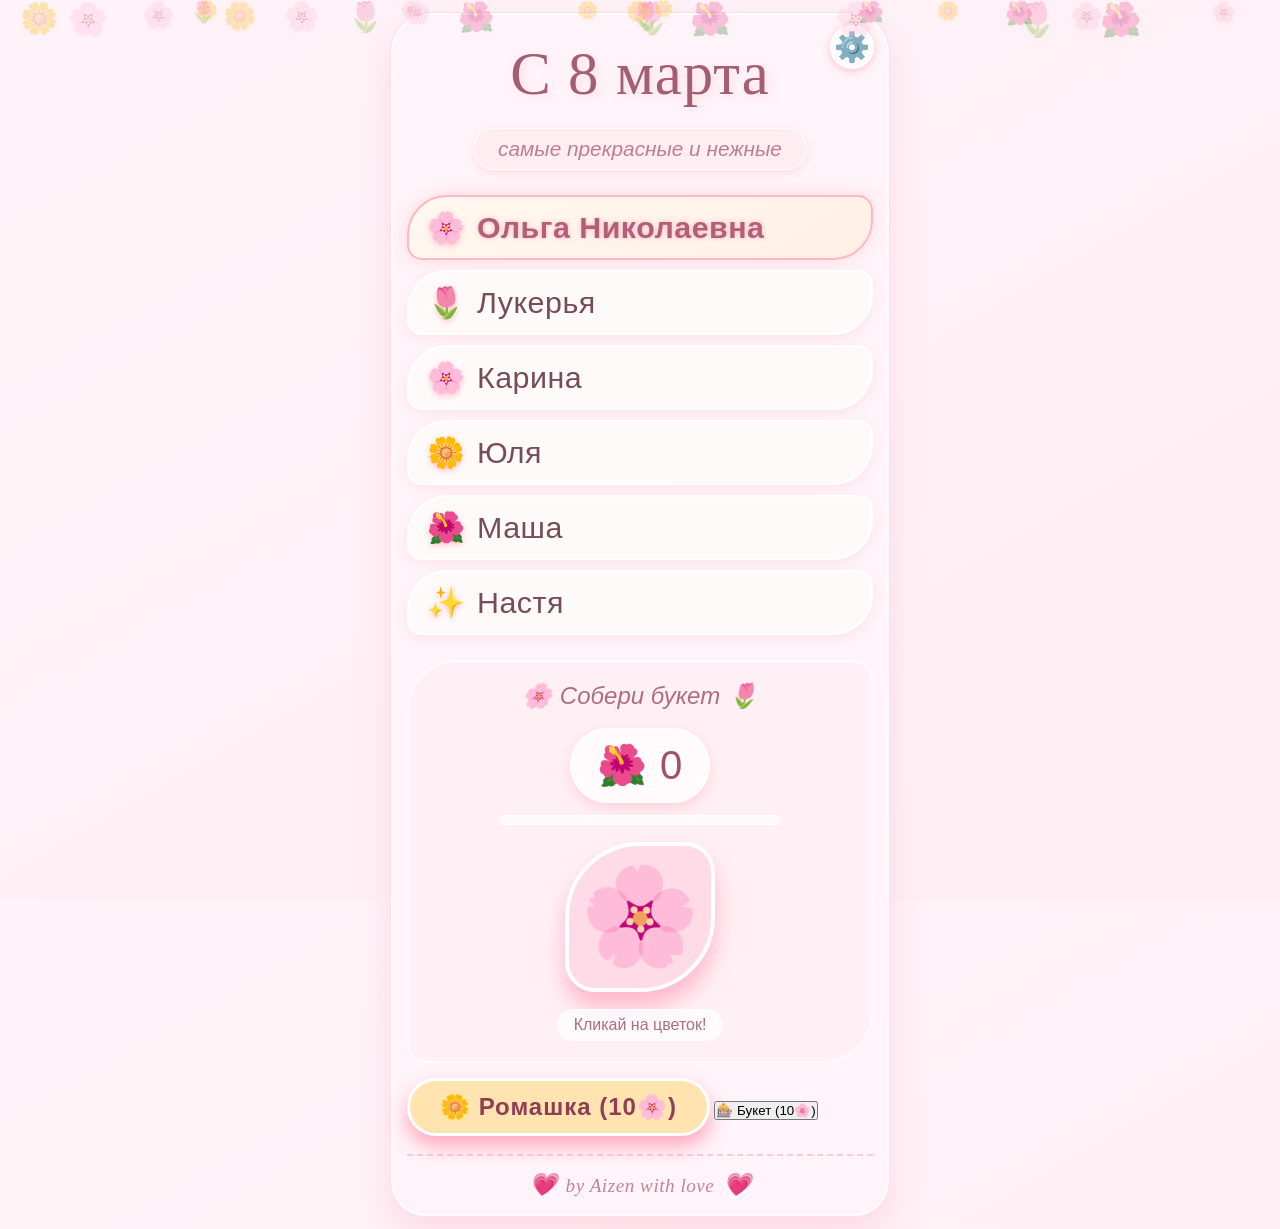
==== commit f17525b9: "+bouquet" ====
--- a/index.html
+++ b/index.html
@@ -7,7 +7,7 @@
     <link rel="stylesheet" href="themes/base.css">
     <link rel="stylesheet" href="themes/themes.css">
 </head>
-<body id="mainBody">
+<body id="mainBody" class="theme-default">
 
     <div class="petals-front" id="petalsFront"></div>
 
@@ -33,10 +33,13 @@
             </div>
         </div>
 
-        <!-- Кнопка гадания на ромашке -->
-        <div class="daisy-button-container">
-            <button class="daisy-game-btn" id="daisyGameBtn">
-                <span>🌼</span> Гадание на ромашке (10🌸) <span>🌼</span>
+        <!-- Кнопки мини-игр -->
+        <div class="games-row">
+            <button class="game-btn daisy-btn" id="daisyGameBtn">
+                <span>🌼</span> Ромашка (10🌸)
+            </button>
+            <button class="game-btn wheel-btn" id="wheelGameBtn">
+                <span>🎰</span> Букет (10🌸)
             </button>
         </div>
 
@@ -85,16 +88,53 @@
         <div class="custom-modal-content">
             <div class="modal-flower">⚙️🌸⚙️</div>
             <div class="modal-message">Настройки</div>
-            <div class="slider-row">
-                <label for="petalCountSlider">Количество лепестков: <span id="petalCountValue">25</span></label>
-                <input type="range" id="petalCountSlider" min="0" max="200" value="25" step="1">
+            
+            <div class="settings-section">
+                <div class="section-title">🌸 Лепестки</div>
+                <div class="slider-row">
+                    <label for="petalCountSlider">Количество лепестков: <span id="petalCountValue">25</span></label>
+                    <input type="range" id="petalCountSlider" min="0" max="150" value="25" step="1">
+                </div>
             </div>
+            
+            <div class="settings-section">
+                <div class="section-title">🎨 Оформление</div>
+                <div class="theme-buttons" id="themeButtons">
+                    <button class="theme-btn theme-default-btn active" onclick="setTheme('default')">
+                        <span class="theme-color default-color"></span>
+                        Розовая
+                    </button>
+                    <button class="theme-btn theme-white-btn" onclick="setTheme('white')">
+                        <span class="theme-color white-color"></span>
+                        Белая
+                    </button>
+                    <button class="theme-btn theme-lilac-btn" onclick="setTheme('lilac')">
+                        <span class="theme-color lilac-color"></span>
+                        Сиреневая
+                    </button>
+                    <button class="theme-btn theme-bright-pink-btn" onclick="setTheme('bright-pink')">
+                        <span class="theme-color bright-pink-color"></span>
+                        Ярко-розовая
+                    </button>
+                    <!-- Секретные темы (будут показаны после активации) -->
+                    <button class="theme-btn theme-cosmic-btn hidden" onclick="setTheme('cosmic')">
+                        <span class="theme-color cosmic-color"></span>
+                        Космическая 🌟
+                    </button>
+                    <button class="theme-btn theme-dark-blue-btn hidden" onclick="setTheme('dark-blue')">
+                        <span class="theme-color dark-blue-color"></span>
+                        Темно-синяя 🌌
+                    </button>
+                </div>
+            </div>
+            
             <div class="about-dev">
                 💻 О разработчиках
             </div>
             <div class="dev-links">
                 <div>✏️ Автор: <a href="https://t.me/su57ks" target="_blank" rel="noopener">@su57ks</a></div>
                 <div>💡 Идеи: <a href="https://t.me/selyswag" target="_blank" rel="noopener">@selyswag</a></div>
+                <div>🧪 Тестер: Ярослава</div>
                 <div class="thanks">🙏 Спасибо Егору Е. и Денису С.</div>
             </div>
             <div class="modal-btn" onclick="closeSettingsModal()">Закрыть</div>
@@ -121,11 +161,27 @@
                     <button class="daisy-btn" id="daisyPluckBtn">🌸 Оторвать</button>
                     <button class="daisy-btn daisy-spin-btn hidden" id="daisySpinBtn">🌀 Гадать</button>
                 </div>
-                
-                <div class="daisy-cost">Стоимость гадания: 10 цветов ✨</div>
             </div>
             
             <div class="modal-btn daisy-close-btn" onclick="closeDaisyModal()">Закрыть</div>
+        </div>
+    </div>
+
+    <!-- Модалка рулетки "Букет" -->
+    <div id="wheelModal" class="custom-modal wheel-modal">
+        <div class="custom-modal-content wheel-content">
+            <div class="modal-flower">🎰🌸🎰</div>
+            <div class="modal-message">Крути рулетку</div>
+            
+            <div class="wheel-game-container">
+                <div class="wheel-wrapper">
+                    <div class="pointer"></div>
+                    <canvas id="wheelCanvas" width="600" height="600"></canvas>
+                </div>
+                <button class="wheel-spin-btn" id="wheelSpinBtn">🎰 Крутить (10🌸)</button>
+            </div>
+            
+            <div class="modal-btn wheel-close-btn" onclick="closeWheelModal()">Закрыть</div>
         </div>
     </div>
 
@@ -137,6 +193,9 @@
             <div class="modal-btn" onclick="closeMessageModal()">OK</div>
         </div>
     </div>
+
+    <!-- Контейнер для цветопада (поверх всего) -->
+    <div class="rain-container" id="rainContainer"></div>
 
     <script>
         // ==================== ДАННЫЕ ИМЁН ====================
@@ -231,21 +290,31 @@
             }
         }
 
-        function flowerRain(count = 25) {
+        function flowerRain(count = 25, specificEmoji = null) {
+            const rainContainer = document.getElementById('rainContainer');
+            const flowersList = ['🌸', '🌷', '🌼', '🌺', '🌹', '🌻', '🌿'];
+            
             for (let i = 0; i < count; i++) {
                 setTimeout(() => {
                     const flower = document.createElement('div');
-                    flower.textContent = ['🌸','🌷','🌼','🌺','🌹'][Math.floor(Math.random()*5)];
-                    flower.style.position = 'fixed';
+                    flower.className = 'falling-flower';
+                    
+                    if (specificEmoji && Math.random() < 0.8) {
+                        flower.textContent = specificEmoji;
+                    } else {
+                        flower.textContent = flowersList[Math.floor(Math.random() * flowersList.length)];
+                    }
+                    
                     flower.style.left = Math.random() * 100 + '%';
-                    flower.style.top = '-10%';
-                    flower.style.fontSize = (Math.random() * 2 + 1.5) + 'rem';
-                    flower.style.zIndex = '1000';
-                    flower.style.pointerEvents = 'none';
-                    flower.style.animation = `fall ${Math.random()*2+2}s linear forwards`;
-                    document.body.appendChild(flower);
-                    setTimeout(() => flower.remove(), 3500);
-                }, i * 50);
+                    flower.style.animationDuration = (Math.random() * 3 + 2.5) + 's';
+                    flower.style.fontSize = (Math.random() * 2 + 1.8) + 'rem';
+                    flower.style.opacity = 0.7 + Math.random() * 0.3;
+                    rainContainer.appendChild(flower);
+
+                    setTimeout(() => {
+                        if (flower.parentNode) flower.remove();
+                    }, 6000);
+                }, i * 30);
             }
         }
 
@@ -364,6 +433,10 @@
         });
 
         function closePromoModal() { promoModal.style.display = 'none'; }
+
+        // Флаги для секретных тем
+        let cosmicThemeUnlocked = false;
+        let darkBlueThemeUnlocked = false;
 
         document.getElementById('applyPromoCodeBtn').addEventListener('click', function() {
             const input = document.getElementById('promoCodeInput');
@@ -391,11 +464,30 @@
                 updateDisplay();
                 message = 'elite 👾 +133700 цветов';
                 icon = '👾';
+                
+                // Разблокировка темно-синей темы
+                if (!darkBlueThemeUnlocked) {
+                    darkBlueThemeUnlocked = true;
+                    document.querySelector('.theme-dark-blue-btn').classList.remove('hidden');
+                    showMessage('🎉 Разблокирована Темно-синяя тема!', '🌌');
+                }
             } else if (code === '69') {
                 flowerCount += 690;
                 updateDisplay();
                 message = '... 😏 +690 цветов';
                 icon = '😏';
+            } else if (code === '505') {
+                flowerCount += 505812;
+                updateDisplay();
+                message = '🔥 +505812 цветов! Ого! 🔥';
+                icon = '🌟';
+                
+                // Разблокировка космической темы
+                if (!cosmicThemeUnlocked) {
+                    cosmicThemeUnlocked = true;
+                    document.querySelector('.theme-cosmic-btn').classList.remove('hidden');
+                    showMessage('🎉 Разблокирована Космическая тема!', '🌟');
+                }
             } else {
                 message = 'Неверный промокод';
                 icon = '❌';
@@ -403,7 +495,7 @@
 
             showMessage(message, icon);
             
-            if (code === '1488' || code === '52' || code === '67' || code === '1337' || code === '69') {
+            if (code === '1488' || code === '52' || code === '67' || code === '1337' || code === '69' || code === '505') {
                 checkVictory();
                 check50();
             }
@@ -436,11 +528,38 @@
             createPetals(currentPetalCount);
         });
 
+        // ==================== СМЕНА ТЕМЫ ====================
+        function setTheme(themeName) {
+            const body = document.getElementById('mainBody');
+            
+            // Удаляем все классы тем
+            body.classList.remove(
+                'theme-default', 'theme-white', 'theme-lilac', 'theme-bright-pink',
+                'theme-cosmic', 'theme-dark-blue'
+            );
+            
+            // Добавляем выбранную тему
+            body.classList.add(`theme-${themeName}`);
+            
+            // Обновляем активную кнопку
+            document.querySelectorAll('.theme-btn').forEach(btn => {
+                btn.classList.remove('active');
+            });
+            
+            // Находим и активируем нужную кнопку
+            const activeBtn = document.querySelector(`.theme-${themeName}-btn`);
+            if (activeBtn) {
+                activeBtn.classList.add('active');
+            }
+            
+            // Перерисовываем лепестки (чтобы применить новые цвета)
+            createPetals(currentPetalCount);
+        }
+
         // ==================== ГАДАНИЕ НА РОМАШКЕ ====================
         const daisyModal = document.getElementById('daisyModal');
         const daisyGameBtn = document.getElementById('daisyGameBtn');
         
-        // Константы для гадания
         const DAISY_PHRASES = [
             "Любит 💖",
             "Не любит 🖤",
@@ -564,7 +683,6 @@
             flowerRain(18);
         }
 
-        // Открытие модалки гадания
         daisyGameBtn.addEventListener('click', function() {
             if (flowerCount < 10) {
                 showMessage('Недостаточно цветов! Нужно 10 🌸', '💔');
@@ -594,9 +712,185 @@
             daisyModal.style.display = 'none';
         }
 
-        // Обработчики для кнопок гадания
         document.getElementById('daisyPluckBtn').addEventListener('click', pluckDaisyPetal);
         document.getElementById('daisySpinBtn').addEventListener('click', startDaisySpin);
+
+        // ==================== РУЛЕТКА "БУКЕТ" ====================
+        const wheelModal = document.getElementById('wheelModal');
+        const wheelGameBtn = document.getElementById('wheelGameBtn');
+        const wheelSpinBtn = document.getElementById('wheelSpinBtn');
+        
+        const WHEEL_FLOWERS = [
+            { emoji: '🌸', name: 'Сакура' },
+            { emoji: '🌼', name: 'Ромашка' },
+            { emoji: '🌻', name: 'Подсолнух' },
+            { emoji: '🌺', name: 'Гибискус' },
+            { emoji: '🌷', name: 'Тюльпан' },
+            { emoji: '🌹', name: 'Роза' },
+            { emoji: '🌸', name: 'Сакура' },
+            { emoji: '🌿', name: 'Веточка' }
+        ];
+        
+        const wheelSectorCount = 8;
+        let wheelCanvas = document.getElementById('wheelCanvas');
+        let wheelCtx = wheelCanvas.getContext('2d');
+        let wheelRotation = 0;
+        let wheelIsSpinning = false;
+        let wheelAnimFrame = null;
+        let wheelVelocity = 0;
+        const wheelFriction = 0.985;
+        const wheelMinSpin = 0.005;
+
+        function drawWheel(rotation) {
+            wheelCtx.clearRect(0, 0, wheelCanvas.width, wheelCanvas.height);
+            const centerX = wheelCanvas.width / 2;
+            const centerY = wheelCanvas.height / 2;
+            const radius = wheelCanvas.width * 0.42;
+            const angleStep = (Math.PI * 2) / wheelSectorCount;
+
+            for (let i = 0; i < wheelSectorCount; i++) {
+                const start = i * angleStep + rotation;
+                const end = start + angleStep;
+
+                wheelCtx.fillStyle = (i % 2 === 0) ? '#ffd9e6' : '#ffe4f0';
+                wheelCtx.beginPath();
+                wheelCtx.moveTo(centerX, centerY);
+                wheelCtx.arc(centerX, centerY, radius, start, end);
+                wheelCtx.closePath();
+                wheelCtx.fill();
+
+                wheelCtx.strokeStyle = '#ffffff';
+                wheelCtx.lineWidth = 2.5;
+                wheelCtx.beginPath();
+                wheelCtx.moveTo(centerX, centerY);
+                wheelCtx.arc(centerX, centerY, radius, start, end);
+                wheelCtx.lineTo(centerX, centerY);
+                wheelCtx.stroke();
+
+                wheelCtx.save();
+                wheelCtx.translate(centerX, centerY);
+                const midAngle = start + angleStep / 2;
+                wheelCtx.rotate(midAngle);
+                
+                const textRadius = radius * 0.7;
+                wheelCtx.font = `500 ${radius * 0.45}px 'Segoe UI Emoji', 'Apple Color Emoji', 'Noto Color Emoji', sans-serif`;
+                wheelCtx.fillStyle = '#9f5f74';
+                wheelCtx.shadowColor = '#ffb7c5';
+                wheelCtx.shadowBlur = 12;
+                wheelCtx.textAlign = 'center';
+                wheelCtx.textBaseline = 'middle';
+                wheelCtx.fillText(WHEEL_FLOWERS[i].emoji, textRadius, 0);
+                
+                wheelCtx.restore();
+            }
+
+            wheelCtx.beginPath();
+            wheelCtx.arc(centerX, centerY, 14, 0, 2 * Math.PI);
+            wheelCtx.fillStyle = '#ffffff';
+            wheelCtx.shadowBlur = 16;
+            wheelCtx.shadowColor = '#ffb0c0';
+            wheelCtx.fill();
+            wheelCtx.shadowBlur = 0;
+            wheelCtx.strokeStyle = '#ffb7c5';
+            wheelCtx.lineWidth = 3;
+            wheelCtx.stroke();
+        }
+
+        function spinWheelAnimation() {
+            if (!wheelIsSpinning) return;
+
+            wheelVelocity *= wheelFriction;
+            wheelRotation += wheelVelocity;
+            drawWheel(wheelRotation);
+
+            if (Math.abs(wheelVelocity) > wheelMinSpin) {
+                wheelAnimFrame = requestAnimationFrame(spinWheelAnimation);
+            } else {
+                wheelIsSpinning = false;
+                if (wheelAnimFrame) {
+                    cancelAnimationFrame(wheelAnimFrame);
+                    wheelAnimFrame = null;
+                }
+
+                // Активируем кнопку после окончания вращения
+                wheelSpinBtn.disabled = false;
+                wheelCanvas.style.pointerEvents = 'auto';
+
+                // Определяем выпавший цветок
+                let norm = (wheelRotation % (2 * Math.PI) + 2 * Math.PI) % (2 * Math.PI);
+                const upAngle = (3 * Math.PI) / 2;
+                let localUp = upAngle - norm;
+                localUp = (localUp % (2 * Math.PI) + 2 * Math.PI) % (2 * Math.PI);
+                const angleStep = (2 * Math.PI) / wheelSectorCount;
+                let index = Math.floor(localUp / angleStep);
+                if (index >= wheelSectorCount) index = wheelSectorCount - 1;
+
+                const result = WHEEL_FLOWERS[index];
+                
+                // Цветопад из 100 таких цветков
+                flowerRain(100, result.emoji);
+            }
+        }
+
+        function startWheelSpin() {
+            // Проверяем, достаточно ли цветов перед каждым вращением
+            if (flowerCount < 10) {
+                showMessage('Недостаточно цветов! Нужно 10 🌸', '💔');
+                closeWheelModal();
+                return;
+            }
+            
+            if (wheelIsSpinning) return;
+
+            // Списываем цветы
+            flowerCount -= 10;
+            updateDisplay();
+
+            wheelIsSpinning = true;
+            wheelSpinBtn.disabled = true;
+            wheelCanvas.style.pointerEvents = 'none';
+            
+            const targetFull = 10 * Math.PI;
+            const randomAdd = Math.random() * 2 * Math.PI;
+            const totalAngle = targetFull + randomAdd;
+            wheelVelocity = totalAngle * (1 - wheelFriction) * 1.2;
+
+            if (wheelAnimFrame) cancelAnimationFrame(wheelAnimFrame);
+            wheelAnimFrame = requestAnimationFrame(spinWheelAnimation);
+        }
+
+        wheelGameBtn.addEventListener('click', function() {
+            if (flowerCount < 10) {
+                showMessage('Недостаточно цветов! Нужно 10 🌸', '💔');
+                return;
+            }
+            
+            // Не списываем цветы при открытии модалки, только при вращении
+            drawWheel(wheelRotation);
+            wheelModal.style.display = 'flex';
+            wheelSpinBtn.disabled = false;
+            wheelCanvas.style.pointerEvents = 'auto';
+        });
+
+        wheelGameBtn.addEventListener('touchstart', function(e) {
+            e.preventDefault();
+            if (flowerCount < 10) {
+                showMessage('Недостаточно цветов! Нужно 10 🌸', '💔');
+                return;
+            }
+            
+            drawWheel(wheelRotation);
+            wheelModal.style.display = 'flex';
+            wheelSpinBtn.disabled = false;
+            wheelCanvas.style.pointerEvents = 'auto';
+        });
+
+        function closeWheelModal() {
+            wheelModal.style.display = 'none';
+        }
+
+        wheelSpinBtn.addEventListener('click', startWheelSpin);
+        wheelCanvas.addEventListener('click', startWheelSpin);
 
         // ==================== ЗАКРЫТИЕ МОДАЛОК ====================
         window.onclick = function(event) {
@@ -606,6 +900,7 @@
             if (event.target === promoModal) closePromoModal();
             if (event.target === settingsModal) closeSettingsModal();
             if (event.target === daisyModal) closeDaisyModal();
+            if (event.target === wheelModal) closeWheelModal();
             if (event.target === messageModal) closeMessageModal();
         };
 
@@ -615,9 +910,20 @@
             });
         });
 
+        document.addEventListener('keydown', function(e) {
+            if (e.key === 'Escape') {
+                if (messageModal.style.display === 'flex') closeMessageModal();
+                if (daisyModal.style.display === 'flex') closeDaisyModal();
+                if (wheelModal.style.display === 'flex') closeWheelModal();
+                if (settingsModal.style.display === 'flex') closeSettingsModal();
+                if (promoModal.style.display === 'flex') closePromoModal();
+            }
+        });
+
         // Инициализация
         createPetals(currentPetalCount);
         updateDisplay();
+        drawWheel(wheelRotation);
 
         document.addEventListener('touchstart', (e) => {
             if (e.touches.length > 1) {
--- a/themes/base.css
+++ b/themes/base.css
@@ -295,6 +295,34 @@
     background: var(--progress-bar-gradient);
     border-radius: 20px;
     transition: width 0.3s ease;
+}
+
+/* Кнопка гадания на ромашке */
+.daisy-button-container {
+    text-align: center;
+    margin: 20px 0 15px;
+}
+
+.daisy-game-btn {
+    background: var(--daisy-btn-bg);
+    border: 3px solid var(--daisy-btn-border);
+    border-radius: 60px;
+    padding: 15px 25px;
+    font-size: 1.5rem;
+    color: var(--daisy-btn-color);
+    cursor: pointer;
+    box-shadow: var(--daisy-btn-shadow);
+    transition: 0.2s;
+    width: 100%;
+    max-width: 350px;
+    font-weight: 600;
+    letter-spacing: 0.5px;
+    -webkit-tap-highlight-color: transparent;
+}
+
+.daisy-game-btn:active {
+    transform: scale(0.97);
+    background: var(--daisy-btn-active-bg);
 }
 
 /* модальные окна */
@@ -500,6 +528,195 @@
     color: var(--thanks-color);
 }
 
+/* Стили для гадания на ромашке */
+.daisy-content {
+    max-width: 500px;
+}
+
+.daisy-game-container {
+    margin: 15px 0;
+    padding: 15px;
+    background: var(--daisy-container-bg);
+    border-radius: 40px 15px 40px 15px;
+    border: 2px solid var(--daisy-container-border);
+}
+
+.daisy {
+    display: flex;
+    flex-direction: column;
+    align-items: center;
+    margin: 10px 0;
+}
+
+.flower {
+    position: relative;
+    width: 250px;
+    height: 250px;
+    margin: 0 auto;
+    display: flex;
+    align-items: center;
+    justify-content: center;
+}
+
+.center {
+    width: 80px;
+    height: 80px;
+    background: var(--daisy-center-bg);
+    border-radius: 50%;
+    box-shadow: var(--daisy-center-shadow);
+    border: 3px solid var(--daisy-center-border);
+    z-index: 10;
+    display: flex;
+    align-items: center;
+    justify-content: center;
+    font-size: 1.8rem;
+    color: var(--daisy-center-color);
+    text-shadow: var(--daisy-center-text-shadow);
+    position: absolute;
+    top: 50%;
+    left: 50%;
+    transform: translate(-50%, -50%);
+}
+
+.center::after {
+    content: "• • •";
+    position: absolute;
+    font-size: 0.9rem;
+    color: var(--daisy-center-dots);
+    opacity: 0.7;
+    letter-spacing: 4px;
+    transform: rotate(-15deg);
+}
+
+.petals-container {
+    position: absolute;
+    top: 0;
+    left: 0;
+    width: 100%;
+    height: 100%;
+    pointer-events: none;
+}
+
+.daisy-petal {
+    position: absolute;
+    width: 70px;
+    height: 110px;
+    background: var(--daisy-petal-bg);
+    border-radius: 50% 50% 40% 40%;
+    box-shadow: var(--daisy-petal-shadow);
+    border: 2px solid var(--daisy-petal-border);
+    pointer-events: auto;
+    transition: opacity 0.2s ease;
+    backdrop-filter: blur(1px);
+    transform-origin: center bottom;
+    top: 50%;
+    left: 50%;
+    margin-top: -110px;
+    opacity: 1;
+}
+
+.daisy-petal:nth-child(odd) {
+    background: var(--daisy-petal-odd-bg);
+}
+
+.spinning .daisy-petal {
+    animation: spinPetal 0.2s infinite linear;
+}
+
+.spinning .center {
+    animation: pulseGlow 0.2s infinite alternate;
+}
+
+@keyframes spinPetal {
+    0% { transform: translate(-50%, 0) rotate(var(--rot)); }
+    100% { transform: translate(-50%, 0) rotate(calc(var(--rot) + 360deg)); }
+}
+
+@keyframes pulseGlow {
+    from { box-shadow: 0 0 0 0 var(--daisy-glow-from); }
+    to { box-shadow: 0 0 20px 10px var(--daisy-glow-to); }
+}
+
+.daisy-fortune {
+    font-size: 1.8rem;
+    background: var(--daisy-fortune-bg);
+    padding: 12px 25px;
+    border-radius: 50px;
+    border: 3px solid var(--daisy-fortune-border);
+    margin: 15px auto;
+    display: inline-block;
+    color: var(--daisy-fortune-color);
+    font-weight: 500;
+    box-shadow: var(--daisy-fortune-shadow);
+    min-width: 200px;
+    backdrop-filter: blur(5px);
+}
+
+.daisy-controls {
+    display: flex;
+    gap: 15px;
+    justify-content: center;
+    flex-wrap: wrap;
+    margin: 15px 0;
+}
+
+.daisy-btn {
+    border: 3px solid var(--daisy-btn-border);
+    border-radius: 50px;
+    padding: 12px 30px;
+    font-size: 1.5rem;
+    font-weight: 600;
+    background: var(--daisy-btn-bg);
+    color: var(--daisy-btn-text);
+    cursor: pointer;
+    box-shadow: var(--daisy-btn-shadow);
+    transition: 0.15s;
+    min-width: 160px;
+    letter-spacing: 1px;
+}
+
+.daisy-btn:active {
+    transform: scale(0.94);
+}
+
+.daisy-btn.hidden {
+    display: none;
+}
+
+.daisy-btn:disabled {
+    opacity: 0.5;
+    pointer-events: none;
+    filter: grayscale(0.3);
+}
+
+.daisy-spin-btn {
+    background: var(--daisy-spin-btn-bg);
+}
+
+.daisy-cost {
+    font-size: 1.2rem;
+    color: var(--daisy-cost-color);
+    margin-top: 10px;
+    font-style: italic;
+    background: var(--daisy-cost-bg);
+    padding: 5px 15px;
+    border-radius: 30px;
+    display: inline-block;
+}
+
+.daisy-close-btn {
+    margin-top: 20px;
+}
+
+/* Модалка для сообщений */
+.message-content {
+    max-width: 350px;
+}
+
+.message-modal .modal-btn {
+    min-width: 120px;
+}
+
 /* адаптация для очень маленьких экранов */
 @media (max-width: 380px) {
     .main-card {
@@ -538,6 +755,34 @@
     .modal-btn {
         padding: 12px 20px;
         font-size: 1.2rem;
+        min-width: 140px;
+    }
+    
+    .flower {
+        width: 200px;
+        height: 200px;
+    }
+    
+    .center {
+        width: 60px;
+        height: 60px;
+        font-size: 1.4rem;
+    }
+    
+    .daisy-petal {
+        width: 55px;
+        height: 90px;
+        margin-top: -90px;
+    }
+    
+    .daisy-fortune {
+        font-size: 1.5rem;
+        padding: 10px 20px;
+    }
+    
+    .daisy-btn {
+        padding: 10px 20px;
+        font-size: 1.3rem;
         min-width: 140px;
     }
 }
@@ -550,4 +795,4 @@
         padding-top: max(12px, env(safe-area-inset-top));
         padding-bottom: max(12px, env(safe-area-inset-bottom));
     }
-}
+}
--- a/themes/themes.css
+++ b/themes/themes.css
@@ -102,4 +102,40 @@
     --dev-links-link-border: #ffb0c0;
     
     --thanks-color: #ac6f80;
+    
+    /* Переменные для гадания на ромашке */
+    --daisy-btn-bg: #ffe4b0;
+    --daisy-btn-border: white;
+    --daisy-btn-color: #964b60;
+    --daisy-btn-shadow: 0 10px 20px #ffa5bd;
+    --daisy-btn-active-bg: #ffd5a0;
+    
+    --daisy-container-bg: rgba(255, 240, 250, 0.7);
+    --daisy-container-border: rgba(255, 255, 255, 0.8);
+    
+    --daisy-center-bg: radial-gradient(circle at 30% 30%, #fff8b0, #f7b32b 80%, #ca8323);
+    --daisy-center-shadow: 0 8px 18px rgba(210, 120, 30, 0.4), inset -5px -8px 10px #b35f1a, inset 8px 8px 25px #fffde0;
+    --daisy-center-border: #fff3cf;
+    --daisy-center-color: #ffec9e;
+    --daisy-center-text-shadow: 2px 2px 0 #b45f1a;
+    --daisy-center-dots: #ffd966;
+    
+    --daisy-petal-bg: linear-gradient(145deg, #fff9fc, #ffffff 60%, #ffeef4);
+    --daisy-petal-odd-bg: linear-gradient(145deg, #ffffff, #fff3fa 90%);
+    --daisy-petal-shadow: 0 10px 18px rgba(255, 120, 150, 0.3), inset -3px -5px 8px #ffdbea, inset 4px 5px 15px white;
+    --daisy-petal-border: rgba(255, 255, 255, 0.9);
+    
+    --daisy-glow-from: #ffcf9a;
+    --daisy-glow-to: #ffe6aa;
+    
+    --daisy-fortune-bg: rgba(255, 250, 250, 0.9);
+    --daisy-fortune-border: white;
+    --daisy-fortune-color: #a1375a;
+    --daisy-fortune-shadow: 0 5px 20px #ffb7c9;
+    
+    --daisy-btn-text: #8f3e55;
+    --daisy-spin-btn-bg: #ffe4b0;
+    
+    --daisy-cost-color: #ac6f80;
+    --daisy-cost-bg: rgba(255, 255, 255, 0.5);
 }
